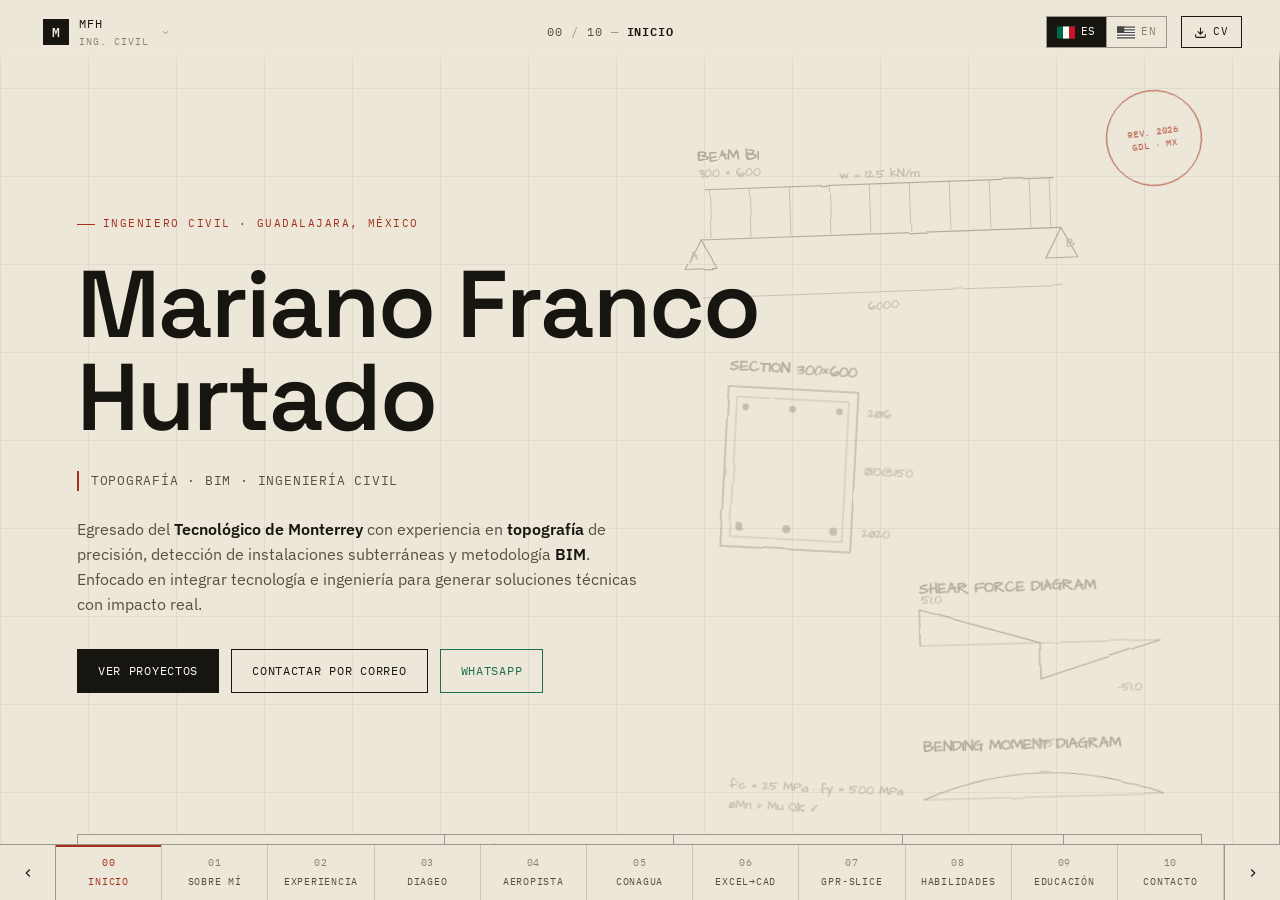
==== index.html @ acefb64d "Add files via upload" ====
<!DOCTYPE html>
<html lang="es">
<head>
  <meta charset="UTF-8" />
  <meta name="viewport" content="width=device-width, initial-scale=1.0, viewport-fit=cover" />
  <meta name="description" content="Portafolio profesional de Mariano Franco Hurtado — Ingeniero Civil especializado en topografía, BIM, geofísica aplicada e integración de IA. Guadalajara, México." />
  <meta property="og:title" content="Mariano Franco Hurtado — Ingeniero Civil" />
  <meta property="og:description" content="Egresado del Tecnológico de Monterrey con experiencia en topografía de precisión, detección de instalaciones subterráneas y metodología BIM." />
  <meta property="og:type" content="website" />
  <title>Mariano Franco Hurtado — Ingeniero Civil</title>

  <link rel="preconnect" href="https://fonts.googleapis.com" />
  <link rel="preconnect" href="https://fonts.gstatic.com" crossorigin />
  <link href="https://fonts.googleapis.com/css2?family=Space+Grotesk:wght@500;600;700&family=IBM+Plex+Sans:wght@400;500;600&family=IBM+Plex+Mono:wght@400;500;600&family=Architects+Daughter&display=swap" rel="stylesheet" />
  <link rel="stylesheet" href="styles.css" />
  <link rel="icon" type="image/svg+xml" href="data:image/svg+xml,<svg xmlns='http://www.w3.org/2000/svg' viewBox='0 0 32 32'><rect width='32' height='32' fill='%2317150F'/><text x='16' y='22' font-size='16' font-family='monospace' font-weight='700' text-anchor='middle' fill='%23ECE7D8'>M</text></svg>" />
</head>
<body>

  <!-- ═══════════════════════ HEADER FIJO ═══════════════════════ -->
  <header class="hdr">
    <div class="hdr__mark-wrap">
      <button class="hdr__mark" id="markToggle" type="button" aria-haspopup="true" aria-expanded="false" aria-controls="markPanel">
        <span class="hdr__mark-badge" aria-hidden="true">M</span>
        <span class="hdr__mark-label">MFH<small>ING. CIVIL</small></span>
        <svg class="hdr__mark-caret" width="9" height="9" viewBox="0 0 24 24" fill="none" stroke="currentColor" stroke-width="2.5" aria-hidden="true"><path d="M6 9l6 6 6-6"/></svg>
      </button>

      <div class="mark-panel" id="markPanel" aria-hidden="true">
        <div class="mark-panel__head">
          <span data-i18n="markpanel.title">Contacto directo</span>
        </div>
        <a href="mailto:marianofraanco5@gmail.com" class="mark-panel__link">
          <svg width="15" height="15" viewBox="0 0 24 24" fill="none" stroke="currentColor" stroke-width="1.5"><path d="M4 4h16c1.1 0 2 .9 2 2v12c0 1.1-.9 2-2 2H4c-1.1 0-2-.9-2-2V6c0-1.1.9-2 2-2z"/><polyline points="22,6 12,13 2,6"/></svg>
          <span><b data-i18n="contact.email">Correo electrónico</b>marianofraanco5@gmail.com</span>
        </a>
        <a href="https://www.linkedin.com/in/mariano-franco-hurtado-53962131a" class="mark-panel__link" target="_blank" rel="noopener noreferrer">
          <svg width="15" height="15" viewBox="0 0 24 24" fill="currentColor"><path d="M20.447 20.452h-3.554v-5.569c0-1.328-.027-3.037-1.852-3.037-1.853 0-2.136 1.445-2.136 2.939v5.667H9.351V9h3.414v1.561h.046c.477-.9 1.637-1.85 3.37-1.85 3.601 0 4.267 2.37 4.267 5.455v6.286zM5.337 7.433a2.062 2.062 0 01-2.063-2.065 2.064 2.064 0 112.063 2.065zm1.782 13.019H3.555V9h3.564v11.452zM22.225 0H1.771C.792 0 0 .774 0 1.729v20.542C0 23.227.792 24 1.771 24h20.451C23.2 24 24 23.227 24 22.271V1.729C24 .774 23.2 0 22.222 0h.003z"/></svg>
          <span><b>LinkedIn</b>mariano-franco-hurtado</span>
        </a>
        <a href="https://wa.me/524777010910" class="mark-panel__link" target="_blank" rel="noopener noreferrer">
          <svg width="15" height="15" viewBox="0 0 24 24" fill="currentColor"><path d="M17.472 14.382c-.297-.149-1.758-.867-2.03-.967-.273-.099-.471-.148-.67.15-.197.297-.767.966-.94 1.164-.173.199-.347.223-.644.075-.297-.15-1.255-.463-2.39-1.475-.883-.788-1.48-1.761-1.653-2.059-.173-.297-.018-.458.13-.606.134-.133.298-.347.446-.52.149-.174.198-.298.298-.497.099-.198.05-.371-.025-.52-.075-.149-.669-1.612-.916-2.207-.242-.579-.487-.5-.669-.51-.173-.008-.371-.01-.57-.01-.198 0-.52.074-.792.372-.272.297-1.04 1.016-1.04 2.479 0 1.462 1.065 2.875 1.213 3.074.149.198 2.096 3.2 5.077 4.487.709.306 1.262.489 1.694.625.712.227 1.36.195 1.871.118.571-.085 1.758-.719 2.006-1.413.248-.694.248-1.289.173-1.413-.074-.124-.272-.198-.57-.347m-5.421 7.403h-.004a9.87 9.87 0 01-5.031-1.378l-.361-.214-3.741.982.998-3.648-.235-.374a9.86 9.86 0 01-1.51-5.26c.001-5.45 4.436-9.884 9.888-9.884 2.64 0 5.122 1.03 6.988 2.898a9.825 9.825 0 012.893 6.994c-.003 5.45-4.437 9.884-9.885 9.884m8.413-18.297A11.815 11.815 0 0012.05 0C5.495 0 .16 5.335.157 11.892c0 2.096.547 4.142 1.588 5.945L.057 24l6.305-1.654a11.882 11.882 0 005.683 1.448h.005c6.554 0 11.89-5.335 11.893-11.893a11.821 11.821 0 00-3.48-8.413z"/></svg>
          <span><b>WhatsApp</b>+52 477 701 0910</span>
        </a>
        <button class="mark-panel__home" id="markHome" type="button">
          <svg width="12" height="12" viewBox="0 0 24 24" fill="none" stroke="currentColor" stroke-width="2"><path d="M3 12l9-9 9 9M5 10v10h14V10"/></svg>
          <span data-i18n="markpanel.home">Ir a la hoja 00</span>
        </button>
      </div>
    </div>

    <div class="hdr__center" id="hdrCenter" aria-hidden="true">
      <span id="hdrIndex">00</span><span class="sep">/</span><span id="hdrTotal">10</span>
      <span class="sep">—</span>
      <b id="hdrLabel" data-i18n="nav.about">Sobre mí</b>
    </div>

    <div class="hdr__actions">
      <div class="lang-switcher" role="group" aria-label="Selector de idioma">
        <button class="lang-btn lang-btn--active" data-lang="es" aria-pressed="true">
          <span class="lang-btn__flag" aria-hidden="true">
            <svg xmlns="http://www.w3.org/2000/svg" viewBox="0 0 900 600" width="18" height="13" style="display:block">
              <rect width="900" height="600" fill="#006847"/><rect x="300" width="300" height="600" fill="#fff"/><rect x="600" width="300" height="600" fill="#CE1126"/>
            </svg>
          </span>
          <span>ES</span>
        </button>
        <span class="lang-switcher__divider" aria-hidden="true"></span>
        <button class="lang-btn" data-lang="en" aria-pressed="false">
          <span class="lang-btn__flag" aria-hidden="true">
            <svg xmlns="http://www.w3.org/2000/svg" viewBox="0 0 900 600" width="18" height="13" style="display:block">
              <rect width="900" height="600" fill="#B22234"/><rect y="66" width="900" height="66" fill="#fff"/><rect y="200" width="900" height="66" fill="#fff"/><rect y="333" width="900" height="66" fill="#fff"/><rect y="466" width="900" height="66" fill="#fff"/><rect width="363" height="323" fill="#3C3B6E"/>
            </svg>
          </span>
          <span>EN</span>
        </button>
      </div>

      <a href="docs/CV_pdf_ES.pdf" class="hdr__cv" download id="cvDownloadBtn">
        <svg width="13" height="13" viewBox="0 0 24 24" fill="none" stroke="currentColor" stroke-width="2"><path d="M21 15v4a2 2 0 01-2 2H5a2 2 0 01-2-2v-4"/><polyline points="7,10 12,15 17,10"/><line x1="12" y1="15" x2="12" y2="3"/></svg>
        <span data-i18n="hero.downloadCV">CV</span>
      </a>
    </div>
  </header>

  <!-- ═══════════════════════ HOJAS — SCROLL HORIZONTAL ═══════════════════════ -->
  <main class="sheets" id="sheets">

    <!-- ───────── 00 · HERO ───────── -->
    <section class="sheet sheet--hero" id="hoja-00" data-sheet="0" data-label-i18n="nav.home" data-label-fallback="Inicio">
      <span class="sheet__reg-bl" aria-hidden="true"></span><span class="sheet__reg-br" aria-hidden="true"></span>
      <span class="sheet__no">HOJA <b>00</b> / 10</span>

      <div class="hero__stamp" aria-hidden="true">
        <span data-i18n-html="hero.stamp">REV. 2026<br/>GDL · MX</span>
      </div>

      <div class="hero__blueprint sketch-art" aria-hidden="true">
        <svg viewBox="0 0 640 820" xmlns="http://www.w3.org/2000/svg">
          <filter id="pencilFx" x="-20%" y="-20%" width="140%" height="140%">
            <feTurbulence type="fractalNoise" baseFrequency="0.02" numOctaves="2" seed="6" result="n"/>
            <feDisplacementMap in="SourceGraphic" in2="n" scale="3"/>
          </filter>

          <g filter="url(#pencilFx)">
            <!-- BEAM B1 — elevación con carga distribuida (leve inclinación propia) -->
            <g transform="translate(60,140) rotate(-2)">
              <text class="sk-text" x="0" y="-18">BEAM B1</text>
              <text class="sk-text-sm" x="0" y="-2">300 × 600</text>
              <line class="sk-line" x1="0" y1="60" x2="360" y2="60"/>
              <path class="sk-line" d="M0,60 L-16,90 L16,90 Z"/>
              <path class="sk-line" d="M360,60 L344,90 L376,90 Z"/>
              <g class="sk-dim">
                <line x1="10" y1="10" x2="10" y2="58"/><line x1="50" y1="10" x2="50" y2="58"/>
                <line x1="90" y1="10" x2="90" y2="58"/><line x1="130" y1="10" x2="130" y2="58"/>
                <line x1="170" y1="10" x2="170" y2="58"/><line x1="210" y1="10" x2="210" y2="58"/>
                <line x1="250" y1="10" x2="250" y2="58"/><line x1="290" y1="10" x2="290" y2="58"/>
                <line x1="330" y1="10" x2="330" y2="58"/><line x1="350" y1="10" x2="350" y2="58"/>
              </g>
              <line class="sk-line" x1="6" y1="10" x2="354" y2="10"/>
              <text class="sk-text-sm" x="140" y="4">w = 12.5 kN/m</text>
              <text class="sk-text-sm" x="-12" y="80">A</text><text class="sk-text-sm" x="364" y="80">B</text>
              <line class="sk-dim" x1="0" y1="118" x2="360" y2="118"/>
              <text class="sk-text-sm" x="164" y="136">6000</text>
            </g>

            <!-- Sección de viga con armado (ligera inclinación distinta) -->
            <g transform="translate(90,340) rotate(3)">
              <text class="sk-text" x="0" y="-10">SECTION 300×600</text>
              <rect class="sk-line" x="0" y="6" width="130" height="160"/>
              <circle class="sk-fill" cx="18" cy="26" r="3.4"/><circle class="sk-fill" cx="65" cy="26" r="3.4"/><circle class="sk-fill" cx="112" cy="26" r="3.4"/>
              <circle class="sk-fill" cx="18" cy="146" r="4"/><circle class="sk-fill" cx="65" cy="146" r="4"/><circle class="sk-fill" cx="112" cy="146" r="4"/>
              <rect class="sk-dim" x="9" y="16" width="112" height="140"/>
              <text class="sk-text-sm" x="140" y="30">2⌀16</text>
              <text class="sk-text-sm" x="140" y="88">⌀10@150</text>
              <text class="sk-text-sm" x="140" y="150">2⌀20</text>
            </g>

            <!-- Diagramas de cortante y momento (con su propia inclinación) -->
            <g transform="translate(280,560) rotate(-1.5)">
              <text class="sk-text" x="0" y="-6">SHEAR FORCE DIAGRAM</text>
              <line class="sk-dim" x1="0" y1="46" x2="240" y2="46"/>
              <path class="sk-line" d="M0,46 L0,10 L120,46 L120,82 L240,46"/>
              <text class="sk-text-sm" x="2" y="4">51.0</text>
              <text class="sk-text-sm" x="196" y="96">-51.0</text>

              <text class="sk-text" x="0" y="152">BENDING MOMENT DIAGRAM</text>
              <line class="sk-dim" x1="0" y1="200" x2="240" y2="200"/>
              <path class="sk-line" d="M0,200 Q120,152 240,200"/>
              <text class="sk-text-sm" x="106" y="150">76.5</text>
            </g>

            <!-- Nota suelta, ligeramente girada como anotación al margen -->
            <g transform="translate(90,748) rotate(2.5)">
              <text class="sk-text-sm" x="0" y="0">f'c = 25 MPa · fy = 500 MPa</text>
              <text class="sk-text-sm" x="0" y="20">øMn &gt; Mu OK ✓</text>
            </g>
          </g>
        </svg>
      </div>

      <div class="sheet__body">
        <span class="eyebrow" data-i18n="hero.label">Ingeniero Civil · Guadalajara, México</span>
        <h1 class="hero__name">Mariano Franco<br/><em>Hurtado</em></h1>
        <p class="hero__role" data-i18n="hero.title">Topografía · BIM · Ingeniería Civil</p>
        <p class="hero__bio" data-i18n-html="hero.bio">
          Egresado del <strong>Tecnológico de Monterrey</strong> con experiencia en <strong>topografía</strong>
          de precisión, detección de instalaciones subterráneas y metodología <strong>BIM</strong>. Enfocado en integrar
          tecnología e ingeniería para generar soluciones técnicas con impacto real.
        </p>
        <div class="hero__actions">
          <a href="#hoja-03" class="btn btn--primary" data-jump data-i18n="hero.cta">Ver proyectos</a>
          <a href="mailto:marianofraanco5@gmail.com" class="btn btn--outline" data-i18n="hero.emailBtn">Contactar por correo</a>
          <a href="https://wa.me/524777010910" class="btn btn--wa" target="_blank" rel="noopener noreferrer">WhatsApp</a>
        </div>
      </div>

      <div class="title-block">
        <div class="title-block__cell"><span class="title-block__label" data-i18n="tb.project">Proyecto</span><span class="title-block__value">MFH — Portafolio de Ingeniería</span></div>
        <div class="title-block__cell"><span class="title-block__label" data-i18n="tb.drawn">Elaboró</span><span class="title-block__value">M. Franco Hurtado</span></div>
        <div class="title-block__cell"><span class="title-block__label" data-i18n="tb.scale">Escala</span><span class="title-block__value">S/E</span></div>
        <div class="title-block__cell"><span class="title-block__label" data-i18n="tb.sheet">Hoja</span><span class="title-block__value">00 / 10</span></div>
        <div class="title-block__cell"><span class="title-block__label" data-i18n="tb.rev">Rev.</span><span class="title-block__value title-block__value--rev" id="tbRev">ES</span></div>
      </div>
    </section>

    <!-- ───────── 01 · SOBRE MÍ ───────── -->
    <section class="sheet" id="hoja-01" data-sheet="1" data-label-i18n="nav.about" data-label-fallback="Sobre mí">
      <span class="sheet__reg-bl" aria-hidden="true"></span><span class="sheet__reg-br" aria-hidden="true"></span>
      <span class="sheet__no">HOJA <b>01</b> / 10</span>

      <div class="about__blueprint sketch-art" aria-hidden="true">
        <svg viewBox="0 0 640 820" xmlns="http://www.w3.org/2000/svg">
          <filter id="pencilFxAbout" x="-20%" y="-20%" width="140%" height="140%">
            <feTurbulence type="fractalNoise" baseFrequency="0.02" numOctaves="2" seed="11" result="n"/>
            <feDisplacementMap in="SourceGraphic" in2="n" scale="3"/>
          </filter>

          <g filter="url(#pencilFxAbout)">
            <!-- Diagramas de cortante y momento, esquina superior -->
            <g transform="translate(360,90) rotate(-3)">
              <text class="sk-text" x="0" y="-6">SHEAR FORCE DIAGRAM</text>
              <line class="sk-dim" x1="0" y1="40" x2="220" y2="40"/>
              <path class="sk-line" d="M0,40 L0,8 L110,40 L110,72 L220,40"/>
              <text class="sk-text-sm" x="0" y="4">51.0</text>
              <text class="sk-text-sm" x="182" y="86">-51.0</text>
            </g>

            <!-- Sección de viga con armado, franja media derecha -->
            <g transform="translate(430,320) rotate(2.5)">
              <text class="sk-text" x="0" y="-10">SECTION 300×600</text>
              <rect class="sk-line" x="0" y="4" width="100" height="122"/>
              <circle class="sk-fill" cx="14" cy="20" r="2.6"/><circle class="sk-fill" cx="50" cy="20" r="2.6"/><circle class="sk-fill" cx="86" cy="20" r="2.6"/>
              <circle class="sk-fill" cx="14" cy="112" r="3"/><circle class="sk-fill" cx="50" cy="112" r="3"/><circle class="sk-fill" cx="86" cy="112" r="3"/>
              <text class="sk-text-sm" x="108" y="24">2⌀16</text>
              <text class="sk-text-sm" x="108" y="116">2⌀20</text>
            </g>

            <!-- Elevación de viga con carga, franja inferior -->
            <g transform="translate(40,560) rotate(-2)">
              <text class="sk-text" x="0" y="-8">BEAM B1 — 300×600</text>
              <line class="sk-line" x1="0" y1="46" x2="260" y2="46"/>
              <path class="sk-line" d="M0,46 L-12,66 L12,66 Z"/>
              <path class="sk-line" d="M260,46 L248,66 L272,66 Z"/>
              <g class="sk-dim">
                <line x1="8" y1="6" x2="8" y2="44"/><line x1="40" y1="6" x2="40" y2="44"/><line x1="72" y1="6" x2="72" y2="44"/>
                <line x1="104" y1="6" x2="104" y2="44"/><line x1="136" y1="6" x2="136" y2="44"/><line x1="168" y1="6" x2="168" y2="44"/>
                <line x1="200" y1="6" x2="200" y2="44"/><line x1="232" y1="6" x2="232" y2="44"/><line x1="252" y1="6" x2="252" y2="44"/>
              </g>
              <line class="sk-line" x1="4" y1="6" x2="256" y2="6"/>
              <text class="sk-text-sm" x="96" y="2">w = 12.5 kN/m</text>
              <line class="sk-dim" x1="0" y1="86" x2="260" y2="86"/>
              <text class="sk-text-sm" x="112" y="104">6000</text>
            </g>

            <!-- Nota suelta -->
            <g transform="translate(370,700) rotate(3)">
              <text class="sk-text-sm" x="0" y="0">f'c = 25 MPa · fy = 500 MPa</text>
              <text class="sk-text-sm" x="0" y="20">øMn &gt; Mu OK ✓</text>
            </g>
          </g>
        </svg>
      </div>

      <div class="sheet__body">
        <span class="sheet__kicker" data-i18n="about.tag">Perfil</span>
        <h2 class="sheet__title" data-i18n="about.title">Sobre mí</h2>
        <div class="about__grid" style="margin-top:28px;">
          <div class="about__text">
            <p data-i18n-html="about.p1">
              Soy Ingeniero Civil egresado del <strong>Tecnológico de Monterrey, Campus Guadalajara</strong>,
              con experiencia en topografía, geofísica aplicada y documentación técnica para
              proyectos de infraestructura y construcción.
            </p>
            <p data-i18n-html="about.p2">
              Combino bases sólidas de ingeniería con herramientas digitales como BIM,
              automatización de procesos e IA aplicada. Me interesa trabajar en entornos donde
              la <strong>precisión técnica, la innovación y la mejora continua</strong> sean
              parte central del trabajo.
            </p>
          </div>
          <div class="stat-grid">
            <div class="stat-cell"><div class="stat-cell__value" data-i18n="about.stat1val">+2 años</div><div class="stat-cell__label" data-i18n="about.stat1lbl">Experiencia profesional</div></div>
            <div class="stat-cell"><div class="stat-cell__value">5+</div><div class="stat-cell__label" data-i18n="about.stat2lbl">Proyectos destacados</div></div>
            <div class="stat-cell"><div class="stat-cell__value">14+</div><div class="stat-cell__label" data-i18n="about.stat3lbl">Herramientas técnicas</div></div>
            <div class="stat-cell"><div class="stat-cell__value">GDL</div><div class="stat-cell__label" data-i18n="about.stat4lbl">Guadalajara, Jalisco</div></div>
          </div>
        </div>
      </div>
      <div class="title-block">
        <div class="title-block__cell"><span class="title-block__label" data-i18n="tb.project">Proyecto</span><span class="title-block__value" data-i18n="about.title">Sobre mí</span></div>
        <div class="title-block__cell"><span class="title-block__label" data-i18n="tb.drawn">Elaboró</span><span class="title-block__value">M. Franco Hurtado</span></div>
        <div class="title-block__cell"><span class="title-block__label" data-i18n="tb.scale">Escala</span><span class="title-block__value">S/E</span></div>
        <div class="title-block__cell"><span class="title-block__label" data-i18n="tb.sheet">Hoja</span><span class="title-block__value">01 / 10</span></div>
        <div class="title-block__cell"><span class="title-block__label" data-i18n="tb.rev">Rev.</span><span class="title-block__value title-block__value--rev tb-rev">ES</span></div>
      </div>
    </section>

    <!-- ───────── 02 · EXPERIENCIA ───────── -->
    <section class="sheet" id="hoja-02" data-sheet="2" data-label-i18n="nav.experience" data-label-fallback="Experiencia">
      <span class="sheet__reg-bl" aria-hidden="true"></span><span class="sheet__reg-br" aria-hidden="true"></span>
      <span class="sheet__no">HOJA <b>02</b> / 10</span>
      <div class="sheet__body">
        <span class="sheet__kicker" data-i18n="exp.tag">Trayectoria</span>
        <h2 class="sheet__title" data-i18n="exp.title">Experiencia profesional</h2>
        <div class="sheet__scroll" style="margin-top:20px;">
          <div class="exp-list">
            <div class="exp-row">
              <div class="exp-row__date" data-i18n="exp.date1">Ene. 2026 – Presente · Guadalajara, Jalisco</div>
              <div>
                <div class="exp-row__role" data-i18n="exp.role1">Gerente de Topografía e Ingeniero en Operaciones</div>
                <div class="exp-row__co"><span class="company-tooltip-trigger" data-company="tecnoterra">Tecno Terra, Georadar y Polímeros S.A. de C.V.<span class="company-tooltip"><span class="company-tooltip__text" data-i18n="company.tecnoterra">Realiza estudios del subsuelo mediante tecnología de georradar (Radar de Penetración Terrestre) para identificar con precisión la posición, profundidad y longitud de grietas, oquedades, instalaciones subterráneas y cualquier objeto o material enterrado, con una técnica confiable, segura, indirecta y no destructiva.</span></span></span></div>
                <div class="exp-evidence-wrap" data-exp="exp1"></div>
                <div class="exp-row__tags"><span class="tag">GNSS Leica</span><span class="tag">GPR</span><span class="tag" data-i18n="tag.topography">Topografía</span><span class="tag">BIM</span></div>
              </div>
              <ul class="exp-row__list">
                <li data-i18n="exp.li1a">Creé y consolidé el departamento de topografía, definiendo procesos y estándares de trabajo desde cero.</li>
                <li data-i18n="exp.li1b">Desarrollé estudios topográficos y elaboré planos georreferenciados para proyectos de detección de instalaciones subterráneas.</li>
                <li data-i18n="exp.li1c">Implementé automatizaciones con macros que redujeron significativamente los tiempos de procesamiento y el margen de error.</li>
              </ul>
            </div>
            <div class="exp-row">
              <div class="exp-row__date" data-i18n="exp.date2">Oct. 2025 – Ene. 2026 · Guadalajara, Jalisco</div>
              <div>
                <div class="exp-row__role" data-i18n="exp.role2">Ingeniero en Operaciones</div>
                <div class="exp-row__co">Tecno Terra, Georadar y Polímeros S.A. de C.V.</div>
                <div class="exp-evidence-wrap" data-exp="exp2"></div>
                <div class="exp-row__tags"><span class="tag">GPR-Slice</span><span class="tag">GSSI</span><span class="tag">Leica Infinity</span></div>
              </div>
              <ul class="exp-row__list">
                <li data-i18n="exp.li2a">Ejecuté estudios de Georradar (GPR) en proyectos a lo largo de la República Mexicana.</li>
                <li data-i18n="exp.li2b">Procesé e interpreté radargramas para la detección de instalaciones subterráneas y evaluación de condiciones del terreno.</li>
                <li data-i18n="exp.li2c">Apoyé la toma de decisiones en obra a partir del análisis de condiciones del subsuelo.</li>
              </ul>
            </div>
            <div class="exp-row">
              <div class="exp-row__date" data-i18n="exp.date3">Feb. 2025 – Jun. 2025 · Zapopan, Jalisco</div>
              <div>
                <div class="exp-row__role" data-i18n="exp.role3">Ingeniero Junior</div>
                <div class="exp-row__co"><span class="company-tooltip-trigger" data-company="aio">AIO Constructora<span class="company-tooltip"><span class="company-tooltip__text" data-i18n="company.aio">Grupo multidisciplinario de diseño y construcción enfocado en generar valor y potenciar la rentabilidad de los proyectos de sus clientes, con amplia experiencia proyectando, construyendo y supervisando obras. Integrado por profesionales especializados en diseño, ingenierías y construcción de proyectos industriales, comerciales y corporativos.</span></span></span></div>
                <div class="exp-evidence-wrap" data-exp="exp3"></div>
                <div class="exp-row__tags"><span class="tag">STAAD.Pro</span><span class="tag">RAM Elements</span><span class="tag">BIM</span></div>
              </div>
              <ul class="exp-row__list">
                <li data-i18n="exp.li3a">Contribuí al diseño estructural de una nave industrial, desarrollando análisis y especificaciones técnicas.</li>
                <li data-i18n="exp.li3b">Elaboré planos técnicos y documentación MEP bajo metodología BIM.</li>
              </ul>
            </div>
          </div>
        </div>
      </div>
      <div class="title-block">
        <div class="title-block__cell"><span class="title-block__label" data-i18n="tb.project">Proyecto</span><span class="title-block__value" data-i18n="exp.title">Experiencia profesional</span></div>
        <div class="title-block__cell"><span class="title-block__label" data-i18n="tb.drawn">Elaboró</span><span class="title-block__value">M. Franco Hurtado</span></div>
        <div class="title-block__cell"><span class="title-block__label" data-i18n="tb.scale">Escala</span><span class="title-block__value">S/E</span></div>
        <div class="title-block__cell"><span class="title-block__label" data-i18n="tb.sheet">Hoja</span><span class="title-block__value">02 / 10</span></div>
        <div class="title-block__cell"><span class="title-block__label" data-i18n="tb.rev">Rev.</span><span class="title-block__value title-block__value--rev tb-rev">ES</span></div>
      </div>
    </section>

    <!-- ───────── 03-07 · PROYECTOS (generados por JS desde PROJECTS) ───────── -->
    <div id="projectSheets"></div>

    <!-- ───────── 08 · HABILIDADES ───────── -->
    <section class="sheet" id="hoja-08" data-sheet="8" data-label-i18n="nav.skills" data-label-fallback="Habilidades">
      <span class="sheet__reg-bl" aria-hidden="true"></span><span class="sheet__reg-br" aria-hidden="true"></span>
      <span class="sheet__no">HOJA <b>08</b> / 10</span>
      <div class="sheet__body">
        <span class="sheet__kicker" data-i18n="skills.tag">Competencias</span>
        <h2 class="sheet__title" data-i18n="skills.title">Habilidades</h2>
        <div class="sheet__scroll" style="margin-top:20px;">
          <span class="skills__block-label skills__block-label--tech" data-i18n="skills.techTag">Habilidades técnicas</span>
          <div class="skills__cols">
            <div class="skill-group">
              <div class="skill-group__title" data-i18n="skills.grp.cad">CAD & Diseño</div>
              <div class="skill-row">
                <span class="skill-pill" data-desc-es="Software de dibujo técnico 2D/3D para planos de ingeniería." data-desc-en="2D/3D drafting software for engineering drawings.">AutoCAD</span><span class="skill-pill" data-desc-es="Complemento de AutoCAD para diseño y cálculo vial/topográfico." data-desc-en="AutoCAD add-on for road and topographic design & calculation.">CivilCAD</span><span class="skill-pill" data-desc-es="Modelado BIM para documentación arquitectónica y estructural coordinada." data-desc-en="BIM modeling for coordinated architectural and structural documentation.">Revit (BIM)</span><span class="skill-pill" data-desc-es="Modelado 3D rápido para conceptos y volumetría preliminar." data-desc-en="Fast 3D modeling for concepts and preliminary massing.">SketchUp</span>
              </div>
            </div>
            <div class="skill-group">
              <div class="skill-group__title" data-i18n="skills.grp.geo">Geomática & Topografía</div>
              <div class="skill-row">
                <span class="skill-pill" data-desc-es="Software de post-proceso de datos GNSS para levantamientos de precisión." data-desc-en="GNSS post-processing software for precision surveying.">Leica Infinity</span><span class="skill-pill" data-desc-es="Receptores satelitales para georreferenciación de alta exactitud." data-desc-en="Satellite receivers for high-accuracy georeferencing.">Equipos GNSS</span><span class="skill-pill" data-desc-es="Instrumento óptico para medición de ángulos y distancias en campo." data-desc-en="Optical instrument for measuring angles and distances on site.">Estación Total</span><span class="skill-pill" data-desc-es="Sistema de información geográfica de código abierto para mapas y análisis espacial." data-desc-en="Open-source GIS for maps and spatial analysis.">QGIS</span>
              </div>
            </div>
            <div class="skill-group">
              <div class="skill-group__title" data-i18n="skills.grp.gpr">Georradar (GPR)</div>
              <div class="skill-row">
                <span class="skill-pill" data-desc-es="Software de procesamiento e interpretación de datos de georradar." data-desc-en="Software for processing and interpreting ground-penetrating radar data.">GPR-Slice</span><span class="skill-pill" data-desc-es="Sistema de adquisición de datos de radar de subsuelo (hardware GSSI)." data-desc-en="GSSI hardware system for subsurface radar data acquisition.">GSSI (SIR System)</span><span class="skill-pill" data-desc-es="Software de análisis y visualización de radargramas GSSI." data-desc-en="Analysis and visualization software for GSSI radargrams.">RADAN 7</span><span class="skill-pill" data-desc-es="Lectura e interpretación de perfiles de georradar para detectar anomalías." data-desc-en="Reading and interpreting GPR profiles to detect subsurface anomalies.">Radargramas</span>
              </div>
            </div>
            <div class="skill-group">
              <div class="skill-group__title" data-i18n="skills.grp.data">Datos & Automatización</div>
              <div class="skill-row">
                <span class="skill-pill" data-desc-es="Automatización de procesos técnicos mediante macros y fórmulas avanzadas." data-desc-en="Automating technical workflows with macros and advanced formulas.">MS Excel (macros)</span><span class="skill-pill" data-desc-es="Visualización de datos y creación de tableros analíticos." data-desc-en="Data visualization and analytics dashboard creation.">Power BI</span><span class="skill-pill" data-desc-es="Uso de modelos de IA para optimizar flujos de trabajo técnicos." data-desc-en="Using AI models to optimize technical workflows.">IA generativa</span><span class="skill-pill" data-desc-es="Diseño de instrucciones efectivas para obtener resultados precisos de IA." data-desc-en="Crafting effective instructions to get precise AI outputs.">Diseño de prompts</span>
              </div>
            </div>
            <div class="skill-group">
              <div class="skill-group__title" data-i18n="skills.grp.struct">Estructuras & Hidráulica</div>
              <div class="skill-row">
                <span class="skill-pill" data-desc-es="Software de análisis y diseño estructural para edificaciones y naves." data-desc-en="Structural analysis and design software for buildings and warehouses.">STAAD.Pro</span><span class="skill-pill" data-desc-es="Modelado y análisis de elementos estructurales de acero y concreto." data-desc-en="Modeling and analysis of steel and concrete structural elements.">RAM Elements</span><span class="skill-pill" data-desc-es="Diseño de conexiones estructurales de acero." data-desc-en="Design of steel structural connections.">RAM Connection</span><span class="skill-pill" data-desc-es="Simulación y diseño de redes hidráulicas de distribución de agua." data-desc-en="Simulation and design of water distribution networks.">EPANET</span>
              </div>
            </div>
          </div>

          <div class="skills__soft-wrap">
            <span class="skills__block-label skills__block-label--soft" data-i18n="skills.softTag">Habilidades blandas</span>
          </div>
          <div class="soft-row">
            <span data-i18n="skills.soft1">Liderazgo y gestión de equipos</span>
            <span data-i18n="skills.soft2">Resolución de problemas complejos</span>
            <span data-i18n="skills.soft3">Comunicación técnica efectiva</span>
            <span data-i18n="skills.soft4">Pensamiento crítico y analítico</span>
            <span data-i18n="skills.soft5">Adaptabilidad e innovación</span>
            <span data-i18n="skills.soft6">Atención al detalle</span>
          </div>
        </div>
      </div>
      <div class="title-block">
        <div class="title-block__cell"><span class="title-block__label" data-i18n="tb.project">Proyecto</span><span class="title-block__value" data-i18n="skills.title">Habilidades</span></div>
        <div class="title-block__cell"><span class="title-block__label" data-i18n="tb.drawn">Elaboró</span><span class="title-block__value">M. Franco Hurtado</span></div>
        <div class="title-block__cell"><span class="title-block__label" data-i18n="tb.scale">Escala</span><span class="title-block__value">S/E</span></div>
        <div class="title-block__cell"><span class="title-block__label" data-i18n="tb.sheet">Hoja</span><span class="title-block__value">08 / 10</span></div>
        <div class="title-block__cell"><span class="title-block__label" data-i18n="tb.rev">Rev.</span><span class="title-block__value title-block__value--rev tb-rev">ES</span></div>
      </div>
    </section>

    <!-- ───────── 09 · EDUCACIÓN ───────── -->
    <section class="sheet" id="hoja-09" data-sheet="9" data-label-i18n="nav.education" data-label-fallback="Educación">
      <span class="sheet__reg-bl" aria-hidden="true"></span><span class="sheet__reg-br" aria-hidden="true"></span>
      <span class="sheet__no">HOJA <b>09</b> / 10</span>
      <div class="sheet__body">
        <span class="sheet__kicker" data-i18n="edu.tag">Formación</span>
        <h2 class="sheet__title" data-i18n="edu.title">Educación, idiomas y certificaciones</h2>
        <div class="sheet__scroll" style="margin-top:20px;">
          <div class="edu__cols">
            <div class="edu__col">
              <div class="edu__col-title" data-i18n="edu.colEdu">Educación</div>
              <div class="edu__item">
                <img src="imagenes/ui/logo-tec-round.jpg" alt="Tecnológico de Monterrey" />
                <div>
                  <div class="edu__item-title" data-i18n="edu.degree1">Licenciatura en Ingeniería Civil</div>
                  <div class="edu__item-inst" data-i18n="edu.inst1">Tecnológico de Monterrey, Campus Guadalajara</div>
                  <div class="edu__item-date" data-i18n="edu.date1">Ago. 2021 – Jun. 2025</div>
                </div>
              </div>
              <div class="edu__item">
                <img src="imagenes/ui/UCLM-Logo.jpg" alt="Universidad de Castilla-La Mancha" />
                <div>
                  <div class="edu__item-title" data-i18n="edu.degree2">Programa de Intercambio Internacional</div>
                  <div class="edu__item-inst" data-i18n="edu.inst2">Universidad de Castilla-La Mancha, Ciudad Real, España</div>
                  <div class="edu__item-date" data-i18n="edu.date2">Ago. 2024 – Ene. 2025</div>
                </div>
              </div>
            </div>
            <div class="edu__col">
              <div class="edu__col-title" data-i18n="edu.colLang">Idiomas</div>
              <div class="lang-row">
                <div class="lang-row__top"><span data-i18n="edu.lang1">Español</span><span class="lang-row__level" data-i18n="edu.langNative">Nativo</span></div>
                <div class="lang-row__bar"><div class="lang-row__bar-fill" style="--w:100%"></div></div>
              </div>
              <div class="lang-row">
                <div class="lang-row__top"><span data-i18n="edu.lang2">Inglés</span><span class="lang-row__level" data-i18n="edu.langB2">Intermedio Alto · IELTS B2</span></div>
                <div class="lang-row__bar"><div class="lang-row__bar-fill" style="--w:70%"></div></div>
              </div>
            </div>
            <div class="edu__col">
              <div class="edu__col-title" data-i18n="edu.colCerts">Certificaciones</div>
              <div class="cert-row">
                <div class="cert-row__dot"></div>
                <div><a href="https://www.credential.net/3228dc9f-5ace-4323-acaf-bbcff37ff805" target="_blank" rel="noopener noreferrer" data-i18n="edu.cert1">Introducción a la Era Digital y Big Data</a><div class="cert-row__issuer" data-i18n="edu.certIssuer">Tecnológico de Monterrey · 2025</div></div>
              </div>
              <div class="cert-row">
                <div class="cert-row__dot"></div>
                <div><a href="https://www.credential.net/175dce6c-1c49-4273-8ec6-d15fd7633fd1" target="_blank" rel="noopener noreferrer" data-i18n="edu.cert2">Fundamentos de Análisis de Datos con Power BI</a><div class="cert-row__issuer" data-i18n="edu.certIssuer">Tecnológico de Monterrey · 2025</div></div>
              </div>
            </div>
          </div>
        </div>
      </div>
      <div class="title-block">
        <div class="title-block__cell"><span class="title-block__label" data-i18n="tb.project">Proyecto</span><span class="title-block__value" data-i18n="edu.tag">Formación</span></div>
        <div class="title-block__cell"><span class="title-block__label" data-i18n="tb.drawn">Elaboró</span><span class="title-block__value">M. Franco Hurtado</span></div>
        <div class="title-block__cell"><span class="title-block__label" data-i18n="tb.scale">Escala</span><span class="title-block__value">S/E</span></div>
        <div class="title-block__cell"><span class="title-block__label" data-i18n="tb.sheet">Hoja</span><span class="title-block__value">09 / 10</span></div>
        <div class="title-block__cell"><span class="title-block__label" data-i18n="tb.rev">Rev.</span><span class="title-block__value title-block__value--rev tb-rev">ES</span></div>
      </div>
    </section>

    <!-- ───────── 10 · CONTACTO ───────── -->
    <section class="sheet" id="hoja-10" data-sheet="10" data-label-i18n="nav.contact" data-label-fallback="Contacto">
      <span class="sheet__reg-bl" aria-hidden="true"></span><span class="sheet__reg-br" aria-hidden="true"></span>
      <span class="sheet__no">HOJA <b>10</b> / 10</span>
      <div class="sheet__body contact__body">
        <span class="sheet__kicker" data-i18n="contact.tag">Contacto</span>
        <h2 class="sheet__title" data-i18n="contact.title">Hablemos</h2>
        <p class="contact__lead" data-i18n="contact.lead">
          ¿Tienes un proyecto en mente o quieres conocer más sobre mi experiencia?
          Estoy disponible para oportunidades profesionales y colaboraciones técnicas.
        </p>
        <div class="contact__links">
          <a href="mailto:marianofraanco5@gmail.com" class="contact-link">
            <span class="contact-link__icon"><svg width="20" height="20" viewBox="0 0 24 24" fill="none" stroke="currentColor" stroke-width="1.5"><path d="M4 4h16c1.1 0 2 .9 2 2v12c0 1.1-.9 2-2 2H4c-1.1 0-2-.9-2-2V6c0-1.1.9-2 2-2z"/><polyline points="22,6 12,13 2,6"/></svg></span>
            <div><div class="contact-link__label" data-i18n="contact.email">Correo electrónico</div><div class="contact-link__value">marianofraanco5@gmail.com</div></div>
          </a>
          <a href="tel:+524777010910" class="contact-link">
            <span class="contact-link__icon"><svg width="20" height="20" viewBox="0 0 24 24" fill="none" stroke="currentColor" stroke-width="1.5"><path d="M22 16.92v3a2 2 0 01-2.18 2 19.79 19.79 0 01-8.63-3.07A19.5 19.5 0 013.07 8.81a19.79 19.79 0 01-3.07-8.63A2 2 0 012 0h3a2 2 0 012 1.72 12.84 12.84 0 00.7 2.81 2 2 0 01-.45 2.11L6.09 7.91a16 16 0 006 6l1.27-1.27a2 2 0 012.11-.45 12.84 12.84 0 002.81.7A2 2 0 0122 14.92z"/></svg></span>
            <div><div class="contact-link__label" data-i18n="contact.phone">Teléfono</div><div class="contact-link__value">+52 (477) 701-0910</div></div>
          </a>
          <a href="https://wa.me/524777010910" class="contact-link" target="_blank" rel="noopener noreferrer">
            <span class="contact-link__icon"><svg width="20" height="20" viewBox="0 0 24 24" fill="currentColor"><path d="M17.472 14.382c-.297-.149-1.758-.867-2.03-.967-.273-.099-.471-.148-.67.15-.197.297-.767.966-.94 1.164-.173.199-.347.223-.644.075-.297-.15-1.255-.463-2.39-1.475-.883-.788-1.48-1.761-1.653-2.059-.173-.297-.018-.458.13-.606.134-.133.298-.347.446-.52.149-.174.198-.298.298-.497.099-.198.05-.371-.025-.52-.075-.149-.669-1.612-.916-2.207-.242-.579-.487-.5-.669-.51-.173-.008-.371-.01-.57-.01-.198 0-.52.074-.792.372-.272.297-1.04 1.016-1.04 2.479 0 1.462 1.065 2.875 1.213 3.074.149.198 2.096 3.2 5.077 4.487.709.306 1.262.489 1.694.625.712.227 1.36.195 1.871.118.571-.085 1.758-.719 2.006-1.413.248-.694.248-1.289.173-1.413-.074-.124-.272-.198-.57-.347m-5.421 7.403h-.004a9.87 9.87 0 01-5.031-1.378l-.361-.214-3.741.982.998-3.648-.235-.374a9.86 9.86 0 01-1.51-5.26c.001-5.45 4.436-9.884 9.888-9.884 2.64 0 5.122 1.03 6.988 2.898a9.825 9.825 0 012.893 6.994c-.003 5.45-4.437 9.884-9.885 9.884m8.413-18.297A11.815 11.815 0 0012.05 0C5.495 0 .16 5.335.157 11.892c0 2.096.547 4.142 1.588 5.945L.057 24l6.305-1.654a11.882 11.882 0 005.683 1.448h.005c6.554 0 11.89-5.335 11.893-11.893a11.821 11.821 0 00-3.48-8.413z"/></svg></span>
            <div><div class="contact-link__label" data-i18n="contact.wa">WhatsApp</div><div class="contact-link__value" data-i18n="contact.waValue">Escríbeme directamente</div></div>
          </a>
          <a href="https://www.linkedin.com/in/mariano-franco-hurtado-53962131a" class="contact-link" target="_blank" rel="noopener noreferrer">
            <span class="contact-link__icon"><svg width="20" height="20" viewBox="0 0 24 24" fill="currentColor"><path d="M20.447 20.452h-3.554v-5.569c0-1.328-.027-3.037-1.852-3.037-1.853 0-2.136 1.445-2.136 2.939v5.667H9.351V9h3.414v1.561h.046c.477-.9 1.637-1.85 3.37-1.85 3.601 0 4.267 2.37 4.267 5.455v6.286zM5.337 7.433a2.062 2.062 0 01-2.063-2.065 2.064 2.064 0 112.063 2.065zm1.782 13.019H3.555V9h3.564v11.452zM22.225 0H1.771C.792 0 0 .774 0 1.729v20.542C0 23.227.792 24 1.771 24h20.451C23.2 24 24 23.227 24 22.271V1.729C24 .774 23.2 0 22.222 0h.003z"/></svg></span>
            <div><div class="contact-link__label" data-i18n="contact.li">LinkedIn</div><div class="contact-link__value">Mariano Franco Hurtado</div></div>
          </a>
        </div>
        <div class="contact__location">
          <svg width="13" height="13" viewBox="0 0 24 24" fill="none" stroke="currentColor" stroke-width="1.5"><path d="M21 10c0 7-9 13-9 13s-9-6-9-13a9 9 0 0118 0z"/><circle cx="12" cy="10" r="3"/></svg>
          <span data-i18n="contact.location">Guadalajara, Jalisco / León, Guanajuato</span>
        </div>
        <div class="contact__closing" id="footerClosing" data-i18n="footer.copy">Topografía · BIM · Geofísica Aplicada · Guadalajara, México</div>
      </div>
      <div class="title-block">
        <div class="title-block__cell"><span class="title-block__label" data-i18n="tb.project">Proyecto</span><span class="title-block__value" data-i18n="contact.tag">Contacto</span></div>
        <div class="title-block__cell"><span class="title-block__label" data-i18n="tb.drawn">Elaboró</span><span class="title-block__value">M. Franco Hurtado</span></div>
        <div class="title-block__cell"><span class="title-block__label" data-i18n="tb.scale">Escala</span><span class="title-block__value">S/E</span></div>
        <div class="title-block__cell"><span class="title-block__label" data-i18n="tb.sheet">Hoja</span><span class="title-block__value">10 / 10</span></div>
        <div class="title-block__cell"><span class="title-block__label" data-i18n="tb.rev">Rev.</span><span class="title-block__value title-block__value--rev tb-rev">ES</span></div>
      </div>
    </section>

  </main>

  <!-- ═══════════════════════ REGLA / NAVEGACIÓN INFERIOR ═══════════════════════ -->
  <nav class="ruler" aria-label="Navegación entre hojas">
    <button class="ruler__prev" id="rulerPrev" aria-label="Hoja anterior">
      <svg width="14" height="14" viewBox="0 0 24 24" fill="none" stroke="currentColor" stroke-width="2"><path d="M15 18l-6-6 6-6"/></svg>
    </button>
    <div class="ruler__track" id="rulerTrack"></div>
    <button class="ruler__next" id="rulerNext" aria-label="Hoja siguiente">
      <svg width="14" height="14" viewBox="0 0 24 24" fill="none" stroke="currentColor" stroke-width="2"><path d="M9 18l6-6-6-6"/></svg>
    </button>
  </nav>

  <!-- ═══════════════════════ TOOLTIP DE HABILIDADES ═══════════════════════ -->
  <div class="skill-tooltip" id="skillTooltip" role="tooltip" aria-hidden="true">
    <span id="skillTooltipText"></span>
    <span class="skill-tooltip__arrow" aria-hidden="true"></span>
  </div>

  <!-- ═══════════════════════ LIGHTBOX DE EVIDENCIA ═══════════════════════ -->
  <div class="lightbox" id="lightbox" aria-hidden="true" role="dialog" aria-modal="true">
    <button class="lightbox__close" id="lightboxClose" aria-label="Cerrar">
      <svg width="16" height="16" viewBox="0 0 24 24" fill="none" stroke="currentColor" stroke-width="2"><line x1="18" y1="6" x2="6" y2="18"/><line x1="6" y1="6" x2="18" y2="18"/></svg>
    </button>
    <button class="lightbox__nav lightbox__nav--prev" id="lightboxPrev" aria-label="Anterior">
      <svg width="16" height="16" viewBox="0 0 24 24" fill="none" stroke="currentColor" stroke-width="2"><path d="M15 18l-6-6 6-6"/></svg>
    </button>
    <div class="lightbox__frame">
      <img id="lightboxImg" src="" alt="" />
      <div class="lightbox__fallback" id="lightboxFallback">
        <span class="ic">
          <svg width="30" height="30" viewBox="0 0 24 24" fill="none" stroke="currentColor" stroke-width="1.3"><rect x="3" y="7" width="15" height="13" rx="1"/><path d="M7 7V4a1 1 0 011-1h13a1 1 0 011 1v13a1 1 0 01-1 1h-3"/><circle cx="7.5" cy="11.5" r="1.3"/><path d="M4 17l3-3.1a1 1 0 011.4-.05L11.5 16.5"/></svg>
        </span>
        <span data-i18n="lightbox.missing">Imagen de evidencia pendiente de subir</span>
      </div>
    </div>
    <button class="lightbox__nav lightbox__nav--next" id="lightboxNext" aria-label="Siguiente">
      <svg width="16" height="16" viewBox="0 0 24 24" fill="none" stroke="currentColor" stroke-width="2"><path d="M9 18l6-6-6-6"/></svg>
    </button>
    <div class="lightbox__bar">
      <span id="lightboxCaption"></span>
      <span id="lightboxCounter"></span>
    </div>
  </div>

  <script src="script.js"></script>
</body>
</html>
---- styles.css ----
/* ═══════════════════════════════════════════════════════════════════════════
   PORTAFOLIO — MARIANO FRANCO HURTADO
   styles.css — Rediseño "Memoria de Cálculo Estructural"
   Paneles horizontales tipo hojas de plano · tema hueso/negro fijo
   ═══════════════════════════════════════════════════════════════════════════ */

/* ───────────────────────── TOKENS ───────────────────────── */
:root {
  /* Paleta — papel técnico + tinta */
  --paper:        #ECE7D8;
  --paper-deep:   #E2DCC8;
  --paper-line:   #DCD5BE;
  --ink:          #17150F;
  --ink-soft:     #55503F;
  --ink-faint:    #8A836C;
  --hair:         rgba(23, 21, 15, 0.16);
  --hair-strong:  rgba(23, 21, 15, 0.38);
  --white:        #FBF9F2;
  --red:          #A5301C;
  --red-soft:     rgba(165, 48, 28, 0.12);

  --font-display: 'Space Grotesk', sans-serif;
  --font-body:    'IBM Plex Sans', sans-serif;
  --font-mono:    'IBM Plex Mono', monospace;
  --font-sketch:  'Architects Daughter', cursive;

  --sheet-pad-x: clamp(28px, 6vw, 96px);
  --sheet-pad-y: clamp(20px, 5vh, 56px);
  --header-h: 64px;
  --ruler-h: 56px;

  --ease: cubic-bezier(.16, 1, .3, 1);

  /* Proporción del marco de imágenes de proyecto — ajusta este único valor
     si cambias el lienzo/formato en Canva (ej. 1/1, 3/2, 16/9...) */
  --project-image-ratio: 4 / 3;
}

/* ───────────────────────── RESET ───────────────────────── */
*, *::before, *::after { box-sizing: border-box; }
html, body { margin: 0; padding: 0; }
body {
  background: var(--paper);
  color: var(--ink);
  font-family: var(--font-body);
  font-size: 15px;
  line-height: 1.6;
  -webkit-font-smoothing: antialiased;
  overflow: hidden;
}
img { max-width: 100%; display: block; }
a { color: inherit; text-decoration: none; }
ul { margin: 0; padding: 0; list-style: none; }
button { font: inherit; color: inherit; background: none; border: none; cursor: pointer; }
h1, h2, h3, h4, p { margin: 0; }
svg { display: block; }

:focus-visible {
  outline: 2px solid var(--red);
  outline-offset: 3px;
}

/* Grano de papel + retícula milimétrica sutil, fija a la ventana */
body::before {
  content: "";
  position: fixed;
  inset: 0;
  pointer-events: none;
  z-index: 0;
  background-image:
    linear-gradient(var(--hair) 1px, transparent 1px),
    linear-gradient(90deg, var(--hair) 1px, transparent 1px);
  background-size: 88px 88px;
  opacity: 0.35;
}

/* ───────────────────────── TIPOGRAFÍA UTILITARIA ───────────────────────── */
.eyebrow {
  font-family: var(--font-mono);
  font-size: 11px;
  letter-spacing: 0.14em;
  text-transform: uppercase;
  color: var(--red);
  display: flex;
  align-items: center;
  gap: 8px;
}
.eyebrow::before {
  content: "";
  width: 18px;
  height: 1px;
  background: var(--red);
}

.sheet__kicker {
  font-family: var(--font-mono);
  font-size: 11px;
  letter-spacing: 0.1em;
  text-transform: uppercase;
  color: var(--ink-faint);
}

.sheet__title {
  font-family: var(--font-display);
  font-weight: 600;
  font-size: clamp(28px, 3.4vw, 46px);
  letter-spacing: -0.01em;
  line-height: 1.05;
  margin-top: 10px;
  color: var(--ink);
}

/* ───────────────────────── HEADER FIJO ───────────────────────── */
.hdr {
  position: fixed;
  top: 0; left: 0; right: 0;
  height: var(--header-h);
  z-index: 60;
  display: flex;
  align-items: center;
  justify-content: space-between;
  padding: 0 clamp(18px, 3vw, 40px);
  background: linear-gradient(var(--paper) 78%, transparent);
}

.hdr__mark-wrap { position: relative; }

.hdr__mark {
  display: flex;
  align-items: center;
  gap: 10px;
  height: 40px;
  padding: 0 4px;
  border: 1px solid transparent;
  transition: border-color 0.2s var(--ease), background 0.2s var(--ease);
}
.hdr__mark:hover { border-color: var(--hair-strong); }
.hdr__mark[aria-expanded="true"] { border-color: var(--ink); background: var(--paper-deep); }

.hdr__mark-badge {
  display: flex;
  align-items: center;
  justify-content: center;
  width: 26px;
  height: 26px;
  border: 1px solid var(--ink);
  background: var(--ink);
  color: var(--paper);
  font-family: var(--font-mono);
  font-weight: 600;
  font-size: 13px;
  flex-shrink: 0;
}

.hdr__mark-label {
  font-family: var(--font-mono);
  font-size: 12px;
  letter-spacing: 0.08em;
  color: var(--ink);
  text-align: left;
}
.hdr__mark-label small {
  display: block;
  color: var(--ink-faint);
  font-size: 10px;
  letter-spacing: 0.1em;
}

.hdr__mark-caret {
  color: var(--ink-faint);
  transition: transform 0.2s var(--ease);
  margin-left: 2px;
}
.hdr__mark[aria-expanded="true"] .hdr__mark-caret { transform: rotate(180deg); color: var(--red); }

/* Panel desplegable de contacto */
.mark-panel {
  position: absolute;
  top: calc(100% + 10px);
  left: 0;
  width: 268px;
  background: var(--paper);
  border: 1px solid var(--ink);
  box-shadow: 4px 4px 0 var(--hair-strong);
  z-index: 70;
  opacity: 0;
  visibility: hidden;
  transform: translateY(-6px);
  transition: opacity 0.18s var(--ease), transform 0.18s var(--ease), visibility 0.18s;
}
.mark-panel[data-open="true"] {
  opacity: 1;
  visibility: visible;
  transform: translateY(0);
}
.mark-panel__head {
  font-family: var(--font-mono);
  font-size: 10px;
  letter-spacing: 0.1em;
  text-transform: uppercase;
  color: var(--red);
  padding: 12px 14px 10px;
  border-bottom: 1px solid var(--hair-strong);
}
.mark-panel__link {
  display: flex;
  align-items: center;
  gap: 10px;
  padding: 10px 14px;
  border-bottom: 1px solid var(--hair);
  transition: background 0.15s var(--ease);
}
.mark-panel__link:hover { background: var(--paper-deep); }
.mark-panel__link svg { color: var(--red); flex-shrink: 0; }
.mark-panel__link span { display: flex; flex-direction: column; font-size: 12px; color: var(--ink-soft); }
.mark-panel__link span b { font-family: var(--font-mono); font-size: 9.5px; letter-spacing: 0.06em; text-transform: uppercase; color: var(--ink-faint); font-weight: 500; margin-bottom: 1px; }
.mark-panel__home {
  display: flex;
  align-items: center;
  gap: 8px;
  width: 100%;
  padding: 10px 14px;
  font-family: var(--font-mono);
  font-size: 10.5px;
  letter-spacing: 0.04em;
  color: var(--ink-soft);
  transition: background 0.15s var(--ease), color 0.15s var(--ease);
}
.mark-panel__home:hover { background: var(--ink); color: var(--white); }

.hdr__center {
  font-family: var(--font-mono);
  font-size: 11.5px;
  letter-spacing: 0.08em;
  color: var(--ink-soft);
  display: flex;
  align-items: baseline;
  gap: 8px;
  text-transform: uppercase;
}
.hdr__center b {
  color: var(--ink);
  font-weight: 600;
}
.hdr__center span.sep { color: var(--hair-strong); }

.hdr__actions {
  display: flex;
  align-items: center;
  gap: 14px;
}

.lang-switcher {
  display: flex;
  align-items: center;
  border: 1px solid var(--hair-strong);
  height: 32px;
}
.lang-btn {
  display: flex;
  align-items: center;
  gap: 6px;
  height: 100%;
  padding: 0 10px;
  font-family: var(--font-mono);
  font-size: 11px;
  letter-spacing: 0.06em;
  color: var(--ink-faint);
  transition: color 0.2s var(--ease), background 0.2s var(--ease);
}
.lang-btn--active { color: var(--white); background: var(--ink); }
.lang-switcher__divider { width: 1px; height: 100%; background: var(--hair-strong); }
.lang-btn__flag svg { display: block; filter: grayscale(1) contrast(1.15); opacity: 0.9; }
.lang-btn--active .lang-btn__flag svg { filter: none; opacity: 1; }

.hdr__cv {
  display: flex;
  align-items: center;
  gap: 6px;
  height: 32px;
  padding: 0 12px;
  border: 1px solid var(--ink);
  font-family: var(--font-mono);
  font-size: 11px;
  letter-spacing: 0.06em;
  text-transform: uppercase;
  transition: background 0.2s var(--ease), color 0.2s var(--ease);
}
.hdr__cv:hover { background: var(--ink); color: var(--white); }

.hdr__hamburger {
  display: none;
  width: 32px; height: 32px;
  border: 1px solid var(--hair-strong);
  align-items: center;
  justify-content: center;
}
.hdr__hamburger span { display: block; width: 14px; height: 1px; background: var(--ink); position: relative; }
.hdr__hamburger span::before, .hdr__hamburger span::after {
  content: ""; position: absolute; left: 0; width: 14px; height: 1px; background: var(--ink);
}
.hdr__hamburger span::before { top: -4px; }
.hdr__hamburger span::after { top: 4px; }

/* ───────────────────────── SHEETS — CONTENEDOR HORIZONTAL ───────────────────────── */
.sheets {
  position: relative;
  z-index: 1;
  display: flex;
  height: 100vh;
  height: 100dvh;
  overflow-x: auto;
  overflow-y: hidden;
  scroll-snap-type: x mandatory;
  scroll-behavior: smooth;
  -webkit-overflow-scrolling: touch;
}
.sheets::-webkit-scrollbar { display: none; }

.sheet {
  position: relative;
  flex: 0 0 100vw;
  width: 100vw;
  height: 100vh;
  height: 100dvh;
  scroll-snap-align: start;
  border-right: 1px solid var(--hair-strong);
  padding: calc(var(--header-h) + var(--sheet-pad-y)) var(--sheet-pad-x) calc(var(--ruler-h) + var(--sheet-pad-y));
  display: flex;
  flex-direction: column;
  overflow: hidden;
}
.sheet:last-of-type { border-right: none; }

/* Marcas de registro — esquinas tipo plano técnico */
.sheet::before, .sheet::after,
.sheet__reg-tl, .sheet__reg-tr, .sheet__reg-bl, .sheet__reg-br {
  content: "";
  position: absolute;
  width: 22px; height: 22px;
  pointer-events: none;
}
.sheet::before { top: 14px; left: 14px; border-top: 1.5px solid var(--hair-strong); border-left: 1.5px solid var(--hair-strong); }
.sheet::after  { top: 14px; right: 14px; border-top: 1.5px solid var(--hair-strong); border-right: 1.5px solid var(--hair-strong); }

.sheet__reg-bl { bottom: 14px; left: 14px; border-bottom: 1.5px solid var(--hair-strong); border-left: 1.5px solid var(--hair-strong); }
.sheet__reg-br { bottom: 14px; right: 14px; border-bottom: 1.5px solid var(--hair-strong); border-right: 1.5px solid var(--hair-strong); }

/* Número de hoja, esquina superior izquierda */
.sheet__no {
  position: absolute;
  top: 20px;
  left: 46px;
  font-family: var(--font-mono);
  font-size: 11px;
  letter-spacing: 0.08em;
  color: var(--ink-faint);
  z-index: 2;
}
.sheet__no b { color: var(--red); font-weight: 600; }

.sheet__body {
  position: relative;
  z-index: 1;
  flex: 1 1 auto;
  min-height: 0;
  display: flex;
  flex-direction: column;
}

.sheet__scroll {
  overflow-y: auto;
  padding-right: 6px;
  scrollbar-width: thin;
  scrollbar-color: var(--hair-strong) transparent;
}
.sheet__scroll::-webkit-scrollbar { width: 5px; }
.sheet__scroll::-webkit-scrollbar-thumb { background: var(--hair-strong); }
/* Mientras un tooltip de empresa está abierto dentro de este contenedor, se libera
   el overflow para que el tooltip no quede recortado por el scroll interno. */
.sheet__scroll--tooltip-open { overflow: visible; }

/* Cajetín — bloque de título tipo plano de ingeniería, pie de cada hoja */
.title-block {
  position: absolute;
  left: var(--sheet-pad-x);
  right: var(--sheet-pad-x);
  bottom: 16px;
  z-index: 2;
  display: grid;
  grid-template-columns: 1.6fr 1fr 1fr 0.7fr 0.6fr;
  border: 1px solid var(--hair-strong);
  font-family: var(--font-mono);
  font-size: 10.5px;
  background: var(--paper);
}
.title-block__cell {
  padding: 7px 12px;
  border-right: 1px solid var(--hair-strong);
}
.title-block__cell:last-child { border-right: none; }
.title-block__label {
  display: block;
  color: var(--ink-faint);
  letter-spacing: 0.08em;
  font-size: 9px;
  text-transform: uppercase;
  margin-bottom: 2px;
}
.title-block__value {
  color: var(--ink);
  letter-spacing: 0.02em;
}
.title-block__value--rev { color: var(--red); font-weight: 600; }

/* ───────────────────────── REGLA / NAV INFERIOR ───────────────────────── */
.ruler {
  position: fixed;
  left: 0; right: 0; bottom: 0;
  height: var(--ruler-h);
  z-index: 60;
  display: flex;
  align-items: stretch;
  background: var(--paper);
  border-top: 1px solid var(--hair-strong);
}
.ruler__prev, .ruler__next {
  flex: 0 0 var(--ruler-h);
  display: flex;
  align-items: center;
  justify-content: center;
  border-right: 1px solid var(--hair-strong);
  transition: background 0.2s var(--ease);
}
.ruler__next { border-right: none; border-left: 1px solid var(--hair-strong); }
.ruler__prev:hover, .ruler__next:hover { background: var(--paper-deep); }
.ruler__prev:disabled, .ruler__next:disabled { opacity: 0.25; cursor: default; }

.ruler__track {
  flex: 1 1 auto;
  display: flex;
  overflow-x: auto;
  scrollbar-width: none;
}
.ruler__track::-webkit-scrollbar { display: none; }

.ruler__tick {
  flex: 1 1 0;
  min-width: 84px;
  display: flex;
  flex-direction: column;
  align-items: center;
  justify-content: center;
  gap: 3px;
  border-right: 1px solid var(--hair);
  font-family: var(--font-mono);
  position: relative;
  transition: background 0.2s var(--ease);
}
.ruler__tick:hover { background: var(--paper-deep); }
.ruler__tick-no { font-size: 10px; color: var(--ink-faint); letter-spacing: 0.06em; }
.ruler__tick-label { font-size: 9.5px; letter-spacing: 0.08em; text-transform: uppercase; color: var(--ink-soft); }
.ruler__tick[data-active="true"] .ruler__tick-no,
.ruler__tick[data-active="true"] .ruler__tick-label { color: var(--red); }
.ruler__tick[data-active="true"]::before {
  content: "";
  position: absolute;
  top: 0; left: 0; right: 0;
  height: 2px;
  background: var(--red);
}

/* ───────────────────────── BOTONES / ETIQUETAS ───────────────────────── */
.btn {
  display: inline-flex;
  align-items: center;
  gap: 8px;
  height: 44px;
  padding: 0 20px;
  font-family: var(--font-mono);
  font-size: 12px;
  letter-spacing: 0.06em;
  text-transform: uppercase;
  border: 1px solid var(--ink);
  transition: background 0.2s var(--ease), color 0.2s var(--ease), border-color 0.2s var(--ease);
}
.btn--primary { background: var(--ink); color: var(--white); }
.btn--primary:hover { background: var(--red); border-color: var(--red); }
.btn--outline { background: transparent; color: var(--ink); }
.btn--outline:hover { background: var(--ink); color: var(--white); }
.btn--wa { border-color: #1f6f4a; color: #1f6f4a; }
.btn--wa:hover { background: #1f6f4a; color: var(--white); }

.tag {
  display: inline-flex;
  align-items: center;
  height: 24px;
  padding: 0 9px;
  font-family: var(--font-mono);
  font-size: 10.5px;
  letter-spacing: 0.04em;
  border: 1px solid var(--hair-strong);
  color: var(--ink-soft);
}

.dim-rule {
  display: flex;
  align-items: center;
  gap: 10px;
  color: var(--ink-faint);
  margin: 22px 0 18px;
}
.dim-rule::before, .dim-rule::after {
  content: "";
  flex: 1 1 auto;
  height: 1px;
  background: var(--hair-strong);
}
.dim-rule span {
  font-family: var(--font-mono);
  font-size: 10px;
  letter-spacing: 0.1em;
  text-transform: uppercase;
  white-space: nowrap;
}

/* ═══════════════════════ HERO ═══════════════════════ */
.sheet--hero .sheet__body { justify-content: center; gap: 26px; max-width: 900px; position: relative; z-index: 1; }
.hero__name {
  font-family: var(--font-display);
  font-weight: 600;
  font-size: clamp(46px, 7.4vw, 96px);
  line-height: 0.98;
  letter-spacing: -0.02em;
  color: var(--ink);
}
.hero__name em { font-style: normal; color: var(--ink); }
.hero__role {
  font-family: var(--font-mono);
  font-size: 13px;
  letter-spacing: 0.06em;
  color: var(--ink-soft);
  text-transform: uppercase;
  border-left: 2px solid var(--red);
  padding-left: 12px;
}
.hero__bio { max-width: 560px; font-size: 15.5px; color: var(--ink-soft); }
.hero__bio strong { color: var(--ink); font-weight: 600; }
.hero__actions { display: flex; flex-wrap: wrap; gap: 12px; margin-top: 6px; }

.hero__stamp {
  position: absolute;
  top: 90px;
  right: var(--sheet-pad-x);
  width: 96px; height: 96px;
  border: 1.5px solid var(--red);
  border-radius: 50%;
  display: flex;
  align-items: center;
  justify-content: center;
  transform: rotate(-8deg);
  opacity: 0.85;
  z-index: 2;
}
.hero__stamp span {
  font-family: var(--font-mono);
  font-size: 9px;
  letter-spacing: 0.08em;
  color: var(--red);
  text-align: center;
  line-height: 1.5;
  text-transform: uppercase;
}

/* Boceto de fondo tipo "memoria de cálculo" — a lápiz, lado derecho del hero */
.hero__blueprint {
  position: absolute;
  top: 0;
  right: 0;
  bottom: 0;
  width: min(56%, 640px);
  z-index: 0;
  pointer-events: none;
  opacity: 0.4;
  mix-blend-mode: multiply;
}
.hero__blueprint svg { width: 100%; height: 100%; }

/* Boceto dedicado de la hoja 01 (Sobre mí) — mismo lenguaje que el de la hoja 00,
   pero más discreto ya que aquí el contenido ocupa más espacio de la hoja */
.about__blueprint {
  position: absolute;
  inset: 0;
  z-index: 0;
  pointer-events: none;
  opacity: 0.22;
  mix-blend-mode: multiply;
}
.about__blueprint svg { width: 100%; height: 100%; }
@media (max-width: 900px) {
  .about__blueprint { opacity: 0.12; }
}
.sketch-art .sk-line { stroke: var(--ink-soft); fill: none; stroke-width: 1.1; stroke-linecap: round; }
.sketch-art .sk-dim { stroke: var(--ink-faint); fill: none; stroke-width: 0.9; stroke-linecap: round; }
.sketch-art .sk-fill { fill: var(--ink-faint); }
.sketch-art .sk-text { font-family: var(--font-sketch); fill: var(--ink-soft); font-size: 15px; font-weight: 700; }
.sketch-art .sk-text-sm { font-family: var(--font-sketch); fill: var(--ink-faint); font-size: 12px; font-weight: 700; }

@media (max-width: 900px) {
  .hero__blueprint {
    top: auto;
    left: auto;
    bottom: 6px;
    right: 4px;
    width: 46%;
    max-width: 220px;
    height: 260px;
    opacity: 0.16;
  }
}
@media (max-width: 560px) {
  .hero__blueprint { width: 52%; max-width: 190px; height: 220px; opacity: 0.13; }
}

/* Bocetos técnicos de fondo — variados por hoja (todas excepto la 00, que tiene el suyo propio) */
.page-sketch {
  position: absolute;
  z-index: 0;
  opacity: 0.18;
  mix-blend-mode: multiply;
  pointer-events: none;
}
.page-sketch svg { width: 100%; height: auto; display: block; }

@media (max-width: 900px) {
  .page-sketch { width: 130px !important; opacity: 0.09; }
}
@media (max-width: 560px) {
  .page-sketch { width: 108px !important; opacity: 0.07; }
}

/* ═══════════════════════ ABOUT ═══════════════════════ */
.about__grid {
  display: grid;
  grid-template-columns: 1.1fr 0.9fr;
  gap: clamp(30px, 5vw, 70px);
  align-items: start;
  flex: 1;
  min-height: 0;
}
.about__text p { color: var(--ink-soft); margin-bottom: 16px; max-width: 46ch; }
.about__text strong { color: var(--ink); font-weight: 600; }

.stat-grid {
  display: grid;
  grid-template-columns: 1fr 1fr;
  gap: 1px;
  background: var(--hair-strong);
  border: 1px solid var(--hair-strong);
}
.stat-cell {
  background: var(--paper);
  padding: 20px 18px;
}
.stat-cell__value {
  font-family: var(--font-display);
  font-size: 26px;
  font-weight: 600;
  color: var(--ink);
}
.stat-cell__label {
  font-family: var(--font-mono);
  font-size: 10.5px;
  letter-spacing: 0.04em;
  color: var(--ink-faint);
  margin-top: 6px;
}

/* ═══════════════════════ EXPERIENCE ═══════════════════════ */
.exp-list { display: flex; flex-direction: column; gap: 0; flex: 1; min-height: 0; }
.exp-row {
  display: grid;
  grid-template-columns: 120px 1fr 1.3fr;
  gap: 28px;
  padding: 22px 0;
  border-top: 1px solid var(--hair-strong);
}
.exp-list .exp-row:last-child { border-bottom: 1px solid var(--hair-strong); }
.exp-row__date { font-family: var(--font-mono); font-size: 11px; color: var(--ink-faint); letter-spacing: 0.02em; padding-top: 3px; }
.exp-row__role { font-family: var(--font-display); font-size: 17px; font-weight: 600; color: var(--ink); }
.exp-row__co { font-family: var(--font-mono); font-size: 11px; color: var(--red); margin-top: 4px; letter-spacing: 0.02em; }
.exp-row__list li { font-size: 13.5px; color: var(--ink-soft); position: relative; padding-left: 16px; margin-bottom: 6px; }
.exp-row__list li::before { content: "—"; position: absolute; left: 0; color: var(--ink-faint); }
.exp-row__tags { display: flex; flex-wrap: wrap; gap: 6px; margin-top: 10px; }

/* Galería compacta de evidencia por experiencia — una sola miniatura con contador */
.exp-evidence-wrap { margin: 10px 0 4px; }

.exp-evidence {
  display: inline-flex;
  align-items: center;
  gap: 12px;
  cursor: pointer;
  padding: 4px 4px 4px 0;
}

.exp-evidence__thumb {
  position: relative;
  width: 96px;
  height: 96px;
  flex-shrink: 0;
  border: 1px solid var(--hair-strong);
  border-radius: 6px;
  overflow: hidden;
  background: var(--paper-deep);
  transition: border-color 0.2s var(--ease), transform 0.2s var(--ease);
}
.exp-evidence:hover .exp-evidence__thumb { border-color: var(--ink); transform: translateY(-1px); }

.exp-evidence__thumb img { width: 100%; height: 100%; object-fit: cover; object-position: center; display: block; }
.exp-evidence__thumb-fallback {
  display: none;
  width: 100%; height: 100%;
  align-items: center; justify-content: center;
  color: var(--ink-faint);
}

.exp-evidence__badge {
  position: absolute;
  right: 5px;
  bottom: 5px;
  min-width: 20px;
  height: 20px;
  padding: 0 5px;
  background: var(--ink);
  color: var(--paper);
  border: 1px solid var(--paper);
  border-radius: 4px;
  font-family: var(--font-mono);
  font-size: 11px;
  font-weight: 600;
  display: flex;
  align-items: center;
  justify-content: center;
  z-index: 2;
}

.exp-evidence__label {
  font-family: var(--font-mono);
  font-size: 10.5px;
  letter-spacing: 0.08em;
  text-transform: uppercase;
  color: var(--ink-soft);
  border-bottom: 1px dotted var(--hair-strong);
  padding-bottom: 2px;
  transition: color 0.2s var(--ease), border-color 0.2s var(--ease);
}
.exp-evidence:hover .exp-evidence__label { color: var(--red); border-color: var(--red); }

/* Lightbox */
.lightbox {
  position: fixed;
  inset: 0;
  z-index: 100;
  background: rgba(23, 21, 15, 0.92);
  display: flex;
  align-items: center;
  justify-content: center;
  opacity: 0;
  visibility: hidden;
  transition: opacity 0.25s cubic-bezier(.16,1,.3,1), visibility 0.25s;
}
.lightbox[data-open="true"] { opacity: 1; visibility: visible; }

.lightbox__frame {
  width: min(78vw, 900px);
  height: min(74vh, 640px);
  background: var(--paper);
  border: 1px solid var(--hair-strong);
  display: flex;
  align-items: center;
  justify-content: center;
  position: relative;
  overflow: hidden;
  transform: scale(0.96);
  opacity: 0;
  transition: transform 0.25s cubic-bezier(.16,1,.3,1), opacity 0.25s cubic-bezier(.16,1,.3,1);
}
.lightbox[data-open="true"] .lightbox__frame { transform: scale(1); opacity: 1; }
.lightbox__frame img { width: 100%; height: 100%; object-fit: contain; }
.lightbox__fallback {
  display: none;
  flex-direction: column;
  align-items: center;
  gap: 12px;
  color: var(--ink-faint);
  font-family: var(--font-mono);
  font-size: 12px;
  text-align: center;
  padding: 0 40px;
}
.lightbox__fallback .ic { font-size: 34px; }

.lightbox__close {
  position: absolute;
  top: 22px; right: 26px;
  width: 38px; height: 38px;
  border: 1px solid var(--white);
  color: var(--white);
  display: flex; align-items: center; justify-content: center;
  transition: background 0.2s var(--ease), color 0.2s var(--ease);
  touch-action: manipulation;
}
.lightbox__close:hover { background: var(--white); color: var(--ink); }

.lightbox__nav {
  width: 44px; height: 44px;
  border: 1px solid var(--white);
  color: var(--white);
  display: flex; align-items: center; justify-content: center;
  margin: 0 22px;
  flex-shrink: 0;
  transition: background 0.2s var(--ease), color 0.2s var(--ease);
  touch-action: manipulation;
}
.lightbox__nav:hover { background: var(--white); color: var(--ink); }

.lightbox__bar {
  position: absolute;
  bottom: 22px;
  left: 50%;
  transform: translateX(-50%);
  display: flex;
  align-items: center;
  gap: 16px;
  font-family: var(--font-mono);
  font-size: 11px;
  letter-spacing: 0.04em;
  color: var(--white);
  background: rgba(23,21,15,0.55);
  padding: 6px 14px;
  border: 1px solid rgba(251,249,242,0.3);
}

@media (max-width: 700px) {
  .lightbox__nav { position: absolute; margin: 0; z-index: 2; }
  .lightbox__nav--prev { left: 10px; }
  .lightbox__nav--next { right: 10px; }
  .lightbox__frame { width: 92vw; height: 60vh; }
}

/* ═══════════════════════ PROJECT SHEETS ═══════════════════════ */
.sheet--project .sheet__body {
  display: flex;
  flex-direction: column;
  flex: 1;
  min-height: 0;
  max-width: none;
}
.proj__grid {
  display: grid;
  grid-template-columns: 1.05fr 1fr;
  gap: clamp(26px, 4vw, 54px);
  flex: 1;
  min-height: 0;
  margin-top: 16px;
}
.proj__media { display: flex; flex-direction: column; min-height: 0; }
.proj__info { display: flex; flex-direction: column; min-height: 0; }
.proj__meta { display: flex; gap: 16px; font-family: var(--font-mono); font-size: 11px; color: var(--ink-faint); margin-top: 14px; flex: none; }
.proj__desc { color: var(--ink-soft); margin: 0 0 16px; font-size: 14px; }
.proj__block-label { font-family: var(--font-mono); font-size: 10px; letter-spacing: 0.1em; text-transform: uppercase; color: var(--ink-faint); margin-bottom: 8px; }
.proj__list { margin-bottom: 18px; }
.proj__list li { font-size: 13px; color: var(--ink-soft); position: relative; padding-left: 16px; margin-bottom: 6px; }
.proj__list li::before { content: "▸"; position: absolute; left: 0; color: var(--red); font-size: 10px; top: 2px; }
.proj__tags, .proj__badges { display: flex; flex-wrap: wrap; gap: 6px; margin-bottom: 14px; }
.proj__badges .tag { border-color: var(--ink); color: var(--ink); }

.proj__gallery {
  position: relative;
  border: 1px solid var(--hair-strong);
  background: var(--paper-deep);
  flex: none;
  display: flex;
  flex-direction: column;
}
.proj__gallery-frame {
  position: relative;
  aspect-ratio: var(--project-image-ratio); /* mismo marco y proporción en todos los proyectos */
  width: 100%;
  background: var(--paper-deep);
  overflow: hidden;
  cursor: zoom-in;
}
.proj__gallery-track {
  display: flex;
  width: 100%;
  height: 100%;
  transition: transform 0.5s var(--ease);
}
.proj__slide {
  flex: 0 0 100%;
  width: 100%;
  height: 100%;
  display: flex;
  align-items: center;
  justify-content: center;
  position: relative;
  background: var(--paper-deep);
}
.proj__slide img { width: 100%; height: 100%; object-fit: cover; object-position: center; }
.proj__slide-fallback {
  display: none;
  flex-direction: column;
  align-items: center;
  gap: 10px;
  color: var(--ink-faint);
  font-family: var(--font-mono);
  font-size: 11px;
  text-align: center;
  padding: 0 30px;
  letter-spacing: 0.03em;
}
.proj__slide-fallback span.ic { font-size: 30px; }

.proj__gallery-expand {
  position: absolute;
  top: 10px;
  right: 10px;
  width: 30px;
  height: 30px;
  display: flex;
  align-items: center;
  justify-content: center;
  background: rgba(251, 249, 242, 0.9);
  border: 1px solid var(--hair-strong);
  color: var(--ink-soft);
  z-index: 2;
  touch-action: manipulation;
  transition: background 0.2s var(--ease), color 0.2s var(--ease), border-color 0.2s var(--ease);
}
.proj__gallery-expand:hover { background: var(--ink); color: var(--white); border-color: var(--ink); }

.proj__gallery-bar {
  display: flex;
  align-items: center;
  justify-content: space-between;
  padding: 10px 14px;
  border-top: 1px solid var(--hair-strong);
  font-family: var(--font-mono);
  font-size: 10.5px;
  color: var(--ink-faint);
}
.proj__gallery-nav { display: flex; gap: 8px; }
.proj__gallery-nav button {
  width: 32px; height: 32px;
  border: 1px solid var(--hair-strong);
  display: flex; align-items: center; justify-content: center;
  touch-action: manipulation;
  flex-shrink: 0;
  transition: background 0.2s var(--ease), color 0.2s var(--ease);
}
.proj__gallery-nav button:hover { background: var(--ink); color: var(--white); }
.proj__gallery-dots { display: flex; gap: 5px; }
.proj__gallery-dots span { width: 5px; height: 5px; border: 1px solid var(--ink-faint); border-radius: 50%; }
.proj__gallery-dots span[data-active="true"] { background: var(--red); border-color: var(--red); }

/* ═══════════════════════ SKILLS ═══════════════════════ */
.skills__body { flex: 1; min-height: 0; }

.skills__block-label {
  display: block;
  font-family: var(--font-mono);
  font-size: 10.5px;
  font-weight: 600;
  letter-spacing: 0.12em;
  text-transform: uppercase;
  color: var(--ink);
  margin-bottom: 14px;
}
.skills__block-label::before {
  content: "";
  display: inline-block;
  width: 8px; height: 8px;
  background: var(--red);
  margin-right: 8px;
  vertical-align: middle;
}

.skills__cols {
  display: grid;
  grid-template-columns: repeat(3, 1fr);
  gap: 26px 30px;
  margin-bottom: 8px;
}
.skill-group__title {
  font-family: var(--font-mono);
  font-size: 12.5px;
  font-weight: 600;
  letter-spacing: 0.06em;
  text-transform: uppercase;
  color: var(--red);
  padding-bottom: 8px;
  border-bottom: 1px solid var(--hair-strong);
  margin-bottom: 10px;
}
.skill-pill {
  display: inline-block;
  font-size: 12.5px;
  color: var(--ink-soft);
  padding: 4px 0;
  border-bottom: 1px dotted var(--hair-strong);
  margin-right: 10px;
  cursor: default;
  position: relative;
}
.skill-row { display: flex; flex-wrap: wrap; gap: 0 4px; }

/* Tooltip de descripción — un único elemento posicionado por JS (ver initDescTooltips),
   que se ajusta con getBoundingClientRect() para NUNCA salirse del viewport,
   sin importar si el elemento está al centro, al inicio o al final de su fila.
   Funciona con hover en desktop y con tap/foco en móvil (ver JS). */
.skill-pill[data-desc] { cursor: help; }

.skill-tooltip {
  position: fixed;
  z-index: 90;
  max-width: min(230px, calc(100vw - 32px));
  background: var(--paper);
  color: var(--ink-soft);
  border: 1px solid var(--ink);
  box-shadow: 3px 3px 0 var(--hair-strong);
  font-family: var(--font-body);
  font-size: 11px;
  line-height: 1.4;
  padding: 8px 10px;
  opacity: 0;
  visibility: hidden;
  pointer-events: none;
  transform: translateY(4px);
  transition: opacity 0.15s var(--ease), transform 0.15s var(--ease);
}
/* Descripciones largas (empresas) — más ancho y letra más grande que las píldoras de habilidades */
.skill-tooltip--wide {
  width: min(720px, calc(100vw - 48px));
  max-width: 720px;
  font-size: 12.5px;
  line-height: 1.55;
  padding: 14px 18px;
}
.skill-tooltip[data-open="true"] {
  opacity: 1;
  visibility: visible;
  transform: translateY(0);
}
.skill-tooltip__arrow {
  position: absolute;
  width: 9px;
  height: 9px;
  background: var(--paper);
  border-right: 1px solid var(--ink);
  border-bottom: 1px solid var(--ink);
}
.skill-tooltip[data-arrow="top"] .skill-tooltip__arrow { bottom: -5px; transform: rotate(45deg); }
.skill-tooltip[data-arrow="bottom"] .skill-tooltip__arrow { top: -5px; transform: rotate(225deg); }

/* ─── Tooltip de empresa — anclado al propio nombre (no a la pantalla) ───
   El trigger es position:relative; el tooltip es su hijo directo position:absolute,
   así que SIEMPRE se posiciona respecto al nombre, nunca respecto al centro de la página. */
.company-tooltip-trigger {
  position: relative;
  display: inline-block;
  cursor: help;
  border-bottom: 1px dotted var(--hair-strong);
}

.company-tooltip {
  position: absolute;
  left: 50%;
  bottom: calc(100% + 12px);
  transform: translateX(calc(-50% + var(--tt-shift, 0px))) translateY(4px);
  width: min(720px, calc(100vw - 48px));
  max-width: 720px;
  background: var(--paper);
  border: 1px solid var(--ink);
  box-shadow: 0 6px 18px rgba(23, 21, 15, 0.16);
  z-index: 100;
  padding: 14px 18px;
  text-align: left;
  opacity: 0;
  visibility: hidden;
  pointer-events: none;
  transition: opacity 0.18s var(--ease), transform 0.18s var(--ease);
}
.company-tooltip__text {
  display: block;
  font-family: var(--font-body);
  font-size: 12.5px;
  line-height: 1.55;
  color: var(--ink-soft);
  white-space: normal;
}

/* Flecha — centrada en el NOMBRE (no en el cuadro), así siempre apunta al texto
   aunque el cuadro se desplace horizontalmente para no salirse de la pantalla */
.company-tooltip::after {
  content: "";
  position: absolute;
  top: 100%;
  left: 50%;
  transform: translateX(-50%);
  border: 9px solid transparent;
  border-top-color: var(--ink);
}
.company-tooltip::before {
  content: "";
  position: absolute;
  top: calc(100% - 1px);
  left: 50%;
  transform: translateX(-50%);
  border: 8px solid transparent;
  border-top-color: var(--paper);
  z-index: 1;
}

/* Si no cabe arriba (el nombre está muy cerca del borde superior), se abre debajo */
.company-tooltip-trigger.company-tooltip--below .company-tooltip {
  bottom: auto;
  top: calc(100% + 12px);
  transform: translateX(calc(-50% + var(--tt-shift, 0px))) translateY(-4px);
}
.company-tooltip-trigger.company-tooltip--below .company-tooltip::after {
  top: auto; bottom: 100%;
  border-top-color: transparent;
  border-bottom-color: var(--ink);
}
.company-tooltip-trigger.company-tooltip--below .company-tooltip::before {
  top: auto; bottom: calc(100% - 1px);
  border-top-color: transparent;
  border-bottom-color: var(--paper);
}

@media (hover: hover) and (pointer: fine) {
  .company-tooltip-trigger:hover .company-tooltip {
    opacity: 1;
    visibility: visible;
    transform: translateX(calc(-50% + var(--tt-shift, 0px))) translateY(0);
  }
}
/* Móvil / táctil: se abre con un tap (ver JS), vía data-open */
.company-tooltip-trigger[data-open="true"] .company-tooltip {
  opacity: 1;
  visibility: visible;
  transform: translateX(calc(-50% + var(--tt-shift, 0px))) translateY(0);
}

@media (max-width: 900px) {
  .company-tooltip { width: calc(100vw - 32px); max-width: 720px; }
}

/* Separación hacia el bloque de habilidades blandas — misma jerarquía de subtítulo,
   solo se distingue por estar más abajo y precedida de una línea fina */
.skills__soft-wrap {
  margin-top: 30px;
  padding-top: 20px;
  border-top: 1px solid var(--hair-strong);
}

.soft-row {
  display: flex;
  flex-wrap: wrap;
  gap: 10px 28px;
}
.soft-row span { font-family: var(--font-mono); font-size: 10.5px; font-weight: 400; color: var(--ink-faint); }
.soft-row span::before { content: "// "; color: var(--ink-faint); }

/* ═══════════════════════ EDUCATION ═══════════════════════ */
.edu__cols { display: grid; grid-template-columns: repeat(3, 1fr); gap: 34px; flex: 1; min-height: 0; }
.edu__col-title {
  font-family: var(--font-mono);
  font-size: 11px;
  letter-spacing: 0.08em;
  text-transform: uppercase;
  color: var(--red);
  padding-bottom: 8px;
  border-bottom: 1px solid var(--hair-strong);
  margin-bottom: 14px;
}
.edu__item { display: flex; gap: 12px; margin-bottom: 18px; }
.edu__item img {
  width: 44px;
  height: 44px;
  object-fit: cover;
  border-radius: 50%;
  border: 1px solid var(--hair-strong);
  background: var(--white);
  flex-shrink: 0;
}
.edu__item-title { font-size: 13.5px; font-weight: 600; color: var(--ink); }
.edu__item-inst { font-size: 12px; color: var(--ink-soft); margin-top: 2px; }
.edu__item-date { font-family: var(--font-mono); font-size: 10.5px; color: var(--ink-faint); margin-top: 3px; }

.lang-row { margin-bottom: 16px; }
.lang-row__top { display: flex; justify-content: space-between; font-size: 12.5px; margin-bottom: 6px; }
.lang-row__level { font-family: var(--font-mono); font-size: 10.5px; color: var(--ink-faint); }
.lang-row__bar { height: 3px; background: var(--hair-strong); position: relative; }
.lang-row__bar-fill { position: absolute; left: 0; top: 0; bottom: 0; width: 0; background: var(--red); transition: width 1.1s var(--ease); }
.lang-row__bar-fill.animated { width: var(--w, 0%); }

.cert-row { display: flex; gap: 10px; margin-bottom: 12px; font-size: 12.5px; }
.cert-row__dot { width: 5px; height: 5px; background: var(--red); margin-top: 7px; flex-shrink: 0; }
.cert-row a { color: var(--ink); border-bottom: 1px solid var(--hair-strong); }
.cert-row a:hover { border-color: var(--red); color: var(--red); }
.cert-row__issuer { font-family: var(--font-mono); font-size: 10px; color: var(--ink-faint); margin-top: 2px; }

/* ═══════════════════════ CONTACT ═══════════════════════ */
.contact__body { flex: 1; min-height: 0; display: flex; flex-direction: column; justify-content: center; max-width: 760px; }
.contact__lead { color: var(--ink-soft); font-size: 16px; max-width: 50ch; margin: 14px 0 30px; }
.contact__links { display: grid; grid-template-columns: 1fr 1fr; gap: 1px; background: var(--hair-strong); border: 1px solid var(--hair-strong); }
.contact-link {
  background: var(--paper);
  padding: 18px 20px;
  display: flex;
  align-items: center;
  gap: 14px;
  transition: background 0.2s var(--ease);
}
.contact-link:hover { background: var(--paper-deep); }
.contact-link__icon { color: var(--red); flex-shrink: 0; }
.contact-link__label { font-family: var(--font-mono); font-size: 10px; letter-spacing: 0.06em; text-transform: uppercase; color: var(--ink-faint); }
.contact-link__value { font-size: 13.5px; color: var(--ink); margin-top: 2px; }
.contact__location { margin-top: 22px; display: flex; align-items: center; gap: 8px; font-family: var(--font-mono); font-size: 11px; color: var(--ink-faint); }
.contact__closing { margin-top: 30px; font-family: var(--font-mono); font-size: 10.5px; color: var(--ink-faint); border-top: 1px solid var(--hair-strong); padding-top: 16px; }

/* ═══════════════════════ RESPONSIVE — MÓVIL: apilado vertical ═══════════════════════ */
@media (max-width: 900px) {
  /* ---- 1) Scroll: solo vertical natural, sin contenedores internos atrapando el gesto ---- */
  body { overflow-y: auto; overflow-x: hidden; }
  .hdr__center { display: none; }
  .hdr__hamburger { display: none; }

  .sheets {
    display: block;
    height: auto;
    overflow: visible;
    scroll-snap-type: none;
  }
  .sheet {
    width: 100%;
    height: auto;
    min-height: 100vh;
    min-height: 100dvh;
    flex: none;
    border-right: none;
    border-bottom: 1px solid var(--hair-strong);
    padding: calc(var(--header-h) + 20px) 20px calc(var(--ruler-h) + env(safe-area-inset-bottom, 0px) + 26px);
    overflow: visible; /* FIX: el desktop define overflow:hidden en .sheet; en móvil eso cortaba
                           cualquier texto/imagen que excediera el ancho por 1px. El body ya tiene
                           overflow-x:hidden como red de seguridad a nivel página. */
  }
  .sheet__body { overflow: visible; min-width: 0; }
  /* Ningún contenedor interno debe capturar el scroll: todo fluye con la página */
  .sheet__scroll { overflow-y: visible; flex: none; min-height: 0; height: auto; }
  .proj__info .sheet__scroll { margin-top: 12px; }

  /* ---- Fix de overflow: los hijos de grid/flex por defecto tienen min-width:auto,
     lo que permite que texto largo empuje el ancho y se desborde/corte. ---- */
  .proj__grid, .proj__media, .proj__info,
  .about__grid > *, .exp-row > *, .edu__cols > *, .skills__cols > * {
    min-width: 0;
  }
  .sheet__title, .proj-title, .proj__desc, .proj__list li, .exp-row__list li,
  .exp-row__role, .about__text p, .hero__bio, .contact-link__value,
  .tag, .skill-pill, .cert-row a {
    overflow-wrap: break-word;
    word-break: break-word;
  }
  .proj__tags, .proj__badges, .exp-row__tags, .skill-row { max-width: 100%; }

  /* ---- 2) Jerarquía tipográfica: nombre y subtítulos más discretos ---- */
  .hero__name { font-size: clamp(34px, 12vw, 48px); line-height: 1.05; }
  .eyebrow { font-size: 9.5px; gap: 6px; }
  .eyebrow::before { width: 12px; }
  .hero__role { font-size: 10.5px; padding-left: 9px; }
  .hero__bio { font-size: 14.5px; line-height: 1.55; max-width: 100%; }
  .sheet__title { font-size: clamp(24px, 7vw, 32px); margin-top: 6px; }
  .sheet__kicker { font-size: 10px; }

  /* ---- 3) Cajetín (title-block): decoración secundaria, no contenido principal ---- */
  .title-block {
    position: static;
    margin-top: 26px;
    grid-template-columns: 1.4fr 1fr 1fr;
    grid-template-areas:
      "project project drawn"
      "scale sheet rev";
    border-color: var(--hair);
    background: transparent;
    opacity: 0.68;
  }
  .title-block__cell { padding: 4px 7px; border-color: var(--hair); }
  .title-block__label { font-size: 7px; margin-bottom: 1px; }
  .title-block__value { font-size: 8.5px; }
  .title-block__value--rev { color: var(--ink-faint); font-weight: 500; }
  .title-block__cell:nth-child(1) { grid-area: project; }
  .title-block__cell:nth-child(2) { grid-area: drawn; }
  .title-block__cell:nth-child(3) { grid-area: scale; border-top: 1px solid var(--hair); }
  .title-block__cell:nth-child(4) { grid-area: sheet; border-top: 1px solid var(--hair); }
  .title-block__cell:nth-child(5) { grid-area: rev; border-top: 1px solid var(--hair); }

  .about__grid { grid-template-columns: 1fr; gap: 26px; }
  .stat-cell { padding: 16px 14px; }

  /* ---- 6) Proyectos: título → imagen → fecha/ubicación → texto → logros ---- */
  .proj__grid { grid-template-columns: 1fr; gap: 18px; }
  .proj-title--desktop { display: none; }
  .proj-title--mobile { display: block !important; font-size: clamp(22px, 6.5vw, 28px); margin-bottom: 4px; }
  .proj__gallery { flex: none; width: 100%; max-width: 100%; }
  .proj__gallery-frame { width: 100%; max-width: 100%; aspect-ratio: var(--project-image-ratio); }
  .proj__slide img { max-width: 100%; }
  .proj__meta { margin-top: 12px; flex-wrap: wrap; }
  .proj__desc { max-width: 100%; }

  /* ---- 5) Experiencia: más aire entre puestos, ancho completo ---- */
  .exp-row { grid-template-columns: 1fr; gap: 10px; padding: 28px 0; }
  .exp-row__role { font-size: 16px; }
  .exp-row__list { margin-top: 4px; }
  .exp-row__list li { font-size: 13.5px; line-height: 1.5; }
  .exp-evidence__thumb { width: 84px; height: 84px; }
  .skill-tooltip--wide { width: calc(100vw - 32px); max-width: 720px; }

  .skills__cols { grid-template-columns: 1fr 1fr; gap: 22px 20px; }
  .edu__cols { grid-template-columns: 1fr; gap: 26px; }
  .contact__links { grid-template-columns: 1fr; }
  .hero__stamp { position: static; margin-bottom: 12px; transform: rotate(-4deg); }
  .sheet--hero .sheet__body { max-width: 100%; gap: 18px; }

  /* ---- 7) Barra inferior de navegación: compacta, y SIEMPRE tocable ---- */
  :root { --ruler-h: 50px; }
  .ruler {
    position: fixed;
    z-index: 65;
    touch-action: manipulation;
    padding-bottom: env(safe-area-inset-bottom, 0px);
    isolation: isolate;
  }
  .ruler__track {
    justify-content: flex-start;
    overscroll-behavior-x: contain;
    /* Nota: se retira -webkit-overflow-scrolling:touch a propósito — combinado con el
       scroll de la página, en iOS provoca que los taps sobre elementos fijos no se
       registren hasta que el scroll termina de asentarse (bug conocido de Safari). */
  }
  .ruler__tick, .ruler__prev, .ruler__next {
    touch-action: manipulation;
    pointer-events: auto;
    position: relative;
    z-index: 1;
  }
  .ruler__tick { min-width: 68px; }
  .ruler__tick-no { font-size: 9px; }
  .ruler__tick-label { font-size: 8.5px; }
  .ruler__prev, .ruler__next { flex-basis: var(--ruler-h); }

  /* ---- 8) Botones: área táctil cómoda sin verse desproporcionados ---- */
  .hero__actions { gap: 10px; }
  .btn { height: 46px; padding: 0 18px; font-size: 11.5px; }
}

@media (max-width: 560px) {
  .skills__cols { grid-template-columns: 1fr; }
  :root { --sheet-pad-x: 20px; }
  .hero__actions .btn { flex: 1 1 auto; justify-content: center; }
  .proj__gallery-frame { aspect-ratio: var(--project-image-ratio); }
}

@media (prefers-reduced-motion: reduce) {
  .sheets { scroll-behavior: auto; }
  * { transition-duration: 0.01ms !important; animation-duration: 0.01ms !important; }
}
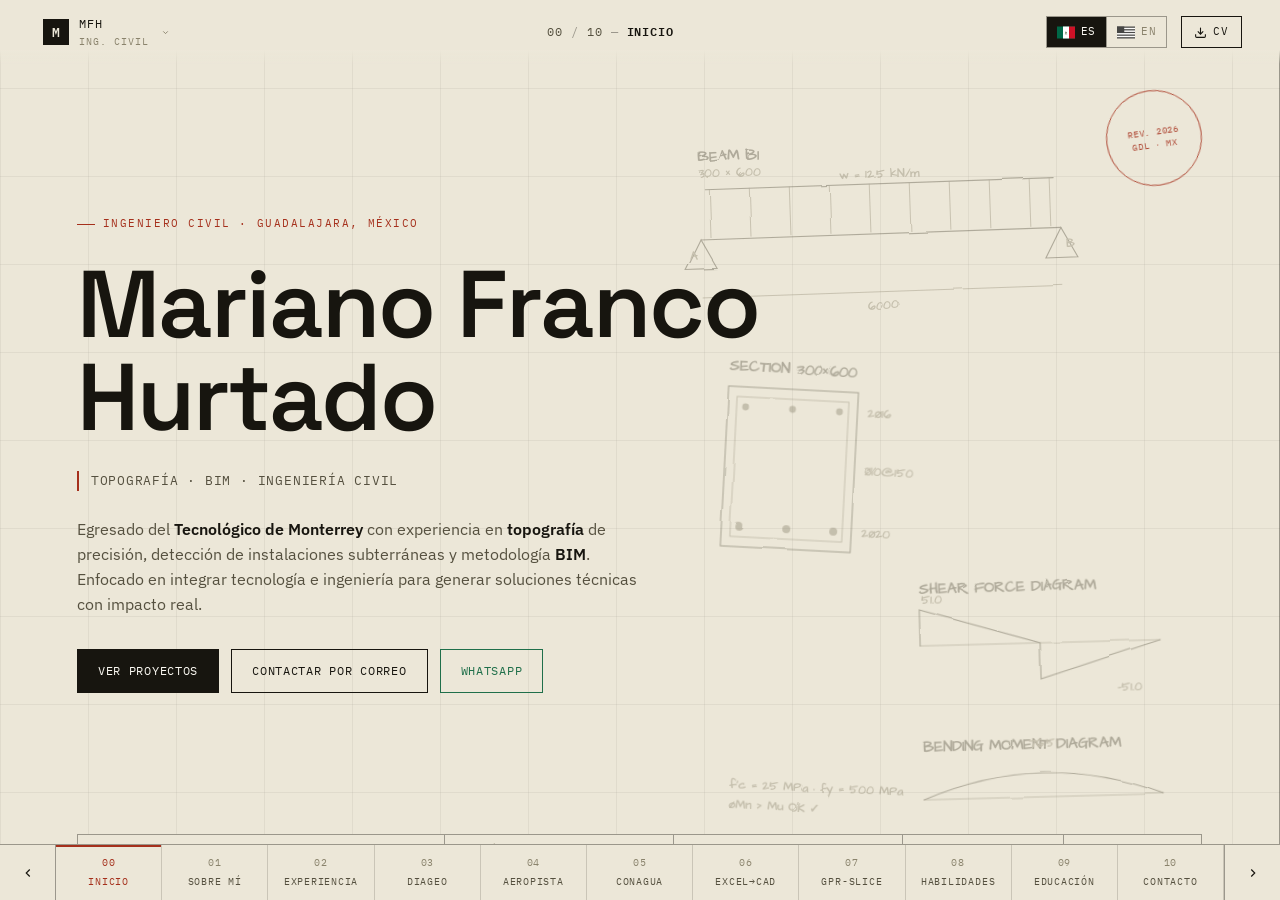
==== commit ce00fa70: "Add files via upload" ====
--- a/index.html
+++ b/index.html
@@ -57,16 +57,31 @@
 
     <div class="hdr__actions">
       <div class="lang-switcher" role="group" aria-label="Selector de idioma">
-        <button class="lang-btn lang-btn--active" data-lang="es" aria-pressed="true">
+        <button class="lang-btn lang-btn--active" data-lang="es" aria-pressed="true" aria-label="Español">
           <span class="lang-btn__flag" aria-hidden="true">
             <svg xmlns="http://www.w3.org/2000/svg" viewBox="0 0 900 600" width="18" height="13" style="display:block">
               <rect width="900" height="600" fill="#006847"/><rect x="300" width="300" height="600" fill="#fff"/><rect x="600" width="300" height="600" fill="#CE1126"/>
+              <g transform="translate(450,300)">
+                <path d="M-58,86 Q-28,98 0,86 Q28,98 58,86" stroke="#4a7fb5" stroke-width="6" fill="none" stroke-linecap="round"/>
+                <ellipse cx="0" cy="72" rx="52" ry="16" fill="#8a7355"/>
+                <ellipse cx="-9" cy="32" rx="19" ry="34" fill="#3f7d3a" transform="rotate(-14 -9 32)"/>
+                <ellipse cx="11" cy="14" rx="15" ry="26" fill="#3f7d3a" transform="rotate(16 11 14)"/>
+                <path d="M-32,-8 Q-10,12 12,-4 Q28,-16 17,-32" stroke="#2f6b2a" stroke-width="6" fill="none" stroke-linecap="round"/>
+                <path d="M-9,-24 Q-42,-34 -47,-4 Q-26,-15 -9,-9 Z" fill="#232323"/>
+                <path d="M9,-24 Q42,-34 47,-4 Q26,-15 9,-9 Z" fill="#232323"/>
+                <ellipse cx="0" cy="-14" rx="10" ry="22" fill="#232323"/>
+                <circle cx="-8" cy="-38" r="9" fill="#232323"/>
+                <path d="M-16,-38 L-25,-35 L-16,-32 Z" fill="#c9a227"/>
+                <path d="M-5,5 L5,5 L9,26 L-9,26 Z" fill="#232323"/>
+                <path d="M-5,5 L-7,23" stroke="#c9a227" stroke-width="3" stroke-linecap="round"/>
+                <path d="M5,5 L7,23" stroke="#c9a227" stroke-width="3" stroke-linecap="round"/>
+              </g>
             </svg>
           </span>
           <span>ES</span>
         </button>
         <span class="lang-switcher__divider" aria-hidden="true"></span>
-        <button class="lang-btn" data-lang="en" aria-pressed="false">
+        <button class="lang-btn" data-lang="en" aria-pressed="false" aria-label="English">
           <span class="lang-btn__flag" aria-hidden="true">
             <svg xmlns="http://www.w3.org/2000/svg" viewBox="0 0 900 600" width="18" height="13" style="display:block">
               <rect width="900" height="600" fill="#B22234"/><rect y="66" width="900" height="66" fill="#fff"/><rect y="200" width="900" height="66" fill="#fff"/><rect y="333" width="900" height="66" fill="#fff"/><rect y="466" width="900" height="66" fill="#fff"/><rect width="363" height="323" fill="#3C3B6E"/>
@@ -289,7 +304,7 @@
               <div class="exp-row__date" data-i18n="exp.date1">Ene. 2026 – Presente · Guadalajara, Jalisco</div>
               <div>
                 <div class="exp-row__role" data-i18n="exp.role1">Gerente de Topografía e Ingeniero en Operaciones</div>
-                <div class="exp-row__co"><span class="company-tooltip-trigger" data-company="tecnoterra">Tecno Terra, Georadar y Polímeros S.A. de C.V.<span class="company-tooltip"><span class="company-tooltip__text" data-i18n="company.tecnoterra">Realiza estudios del subsuelo mediante tecnología de georradar (Radar de Penetración Terrestre) para identificar con precisión la posición, profundidad y longitud de grietas, oquedades, instalaciones subterráneas y cualquier objeto o material enterrado, con una técnica confiable, segura, indirecta y no destructiva.</span></span></span></div>
+                <div class="exp-row__co"><button type="button" class="company-tooltip-trigger" data-company="tecnoterra">Tecno Terra, Georadar y Polímeros S.A. de C.V.</button></div>
                 <div class="exp-evidence-wrap" data-exp="exp1"></div>
                 <div class="exp-row__tags"><span class="tag">GNSS Leica</span><span class="tag">GPR</span><span class="tag" data-i18n="tag.topography">Topografía</span><span class="tag">BIM</span></div>
               </div>
@@ -317,7 +332,7 @@
               <div class="exp-row__date" data-i18n="exp.date3">Feb. 2025 – Jun. 2025 · Zapopan, Jalisco</div>
               <div>
                 <div class="exp-row__role" data-i18n="exp.role3">Ingeniero Junior</div>
-                <div class="exp-row__co"><span class="company-tooltip-trigger" data-company="aio">AIO Constructora<span class="company-tooltip"><span class="company-tooltip__text" data-i18n="company.aio">Grupo multidisciplinario de diseño y construcción enfocado en generar valor y potenciar la rentabilidad de los proyectos de sus clientes, con amplia experiencia proyectando, construyendo y supervisando obras. Integrado por profesionales especializados en diseño, ingenierías y construcción de proyectos industriales, comerciales y corporativos.</span></span></span></div>
+                <div class="exp-row__co"><button type="button" class="company-tooltip-trigger" data-company="aio">AIO Constructora</button></div>
                 <div class="exp-evidence-wrap" data-exp="exp3"></div>
                 <div class="exp-row__tags"><span class="tag">STAAD.Pro</span><span class="tag">RAM Elements</span><span class="tag">BIM</span></div>
               </div>
@@ -530,15 +545,28 @@
     <span class="skill-tooltip__arrow" aria-hidden="true"></span>
   </div>
 
+  <!-- ═══════════════════════ TOOLTIP DE EMPRESA — PORTAL GLOBAL ═══════════════════════
+       Vive fuera de cualquier fila de contenido: nunca puede empujar ni mover el layout
+       de la página, sin importar dónde se active. -->
+  <div id="company-tooltip-layer" aria-live="polite">
+    <div class="company-tooltip" id="companyTooltip" role="tooltip">
+      <span class="company-tooltip__text" id="companyTooltipText"></span>
+      <span class="company-tooltip__arrow" id="companyTooltipArrow" aria-hidden="true"></span>
+    </div>
+  </div>
+
   <!-- ═══════════════════════ LIGHTBOX DE EVIDENCIA ═══════════════════════ -->
   <div class="lightbox" id="lightbox" aria-hidden="true" role="dialog" aria-modal="true">
+    <button class="lightbox__zoom" id="lightboxZoom" type="button" aria-pressed="false" aria-label="Acercar imagen">
+      <svg width="16" height="16" viewBox="0 0 24 24" fill="none" stroke="currentColor" stroke-width="2"><circle cx="11" cy="11" r="7"/><line x1="21" y1="21" x2="16.65" y2="16.65"/><line x1="11" y1="8" x2="11" y2="14"/><line x1="8" y1="11" x2="14" y2="11"/></svg>
+    </button>
     <button class="lightbox__close" id="lightboxClose" aria-label="Cerrar">
       <svg width="16" height="16" viewBox="0 0 24 24" fill="none" stroke="currentColor" stroke-width="2"><line x1="18" y1="6" x2="6" y2="18"/><line x1="6" y1="6" x2="18" y2="18"/></svg>
     </button>
     <button class="lightbox__nav lightbox__nav--prev" id="lightboxPrev" aria-label="Anterior">
       <svg width="16" height="16" viewBox="0 0 24 24" fill="none" stroke="currentColor" stroke-width="2"><path d="M15 18l-6-6 6-6"/></svg>
     </button>
-    <div class="lightbox__frame">
+    <div class="lightbox__frame" id="lightboxFrame">
       <img id="lightboxImg" src="" alt="" />
       <div class="lightbox__fallback" id="lightboxFallback">
         <span class="ic">
--- a/styles.css
+++ b/styles.css
@@ -32,8 +32,9 @@
   --ease: cubic-bezier(.16, 1, .3, 1);
 
   /* Proporción del marco de imágenes de proyecto — ajusta este único valor
-     si cambias el lienzo/formato en Canva (ej. 1/1, 3/2, 16/9...) */
-  --project-image-ratio: 4 / 3;
+     si cambias el lienzo/formato en Canva (ej. 1/1, 3/2, 16/9...)
+     Actualizado según el lienzo de Canva: 1920 × 1080 px = 16/9 */
+  --project-image-ratio: 16 / 9;
 }
 
 /* ───────────────────────── RESET ───────────────────────── */
@@ -376,9 +377,6 @@
 }
 .sheet__scroll::-webkit-scrollbar { width: 5px; }
 .sheet__scroll::-webkit-scrollbar-thumb { background: var(--hair-strong); }
-/* Mientras un tooltip de empresa está abierto dentro de este contenedor, se libera
-   el overflow para que el tooltip no quede recortado por el scroll interno. */
-.sheet__scroll--tooltip-open { overflow: visible; }
 
 /* Cajetín — bloque de título tipo plano de ingeniería, pie de cada hoja */
 .title-block {
@@ -787,7 +785,36 @@
   transition: transform 0.25s cubic-bezier(.16,1,.3,1), opacity 0.25s cubic-bezier(.16,1,.3,1);
 }
 .lightbox[data-open="true"] .lightbox__frame { transform: scale(1); opacity: 1; }
-.lightbox__frame img { width: 100%; height: 100%; object-fit: contain; }
+.lightbox__frame img { width: 100%; height: 100%; object-fit: contain; cursor: zoom-in; }
+
+/* Estado ampliado: la imagen crece más allá del marco y el marco se vuelve
+   scrolleable, para poder revisar el detalle de planos/diagramas de cerca. */
+.lightbox__frame.is-zoomed {
+  overflow: auto;
+  align-items: flex-start;
+  justify-content: flex-start;
+  cursor: grab;
+}
+.lightbox__frame.is-zoomed:active { cursor: grabbing; }
+.lightbox__frame.is-zoomed img {
+  width: 200%;
+  height: 200%;
+  max-width: none;
+  cursor: zoom-out;
+}
+
+.lightbox__zoom {
+  position: absolute;
+  top: 22px; right: 74px;
+  width: 38px; height: 38px;
+  border: 1px solid var(--white);
+  color: var(--white);
+  display: flex; align-items: center; justify-content: center;
+  transition: background 0.2s var(--ease), color 0.2s var(--ease);
+  touch-action: manipulation;
+  z-index: 2;
+}
+.lightbox__zoom:hover, .lightbox__zoom[aria-pressed="true"] { background: var(--white); color: var(--ink); }
 .lightbox__fallback {
   display: none;
   flex-direction: column;
@@ -908,7 +935,7 @@
   position: relative;
   background: var(--paper-deep);
 }
-.proj__slide img { width: 100%; height: 100%; object-fit: cover; object-position: center; }
+.proj__slide img { width: 100%; height: 100%; object-fit: contain; object-position: center; }
 .proj__slide-fallback {
   display: none;
   flex-direction: column;
@@ -935,11 +962,59 @@
   background: rgba(251, 249, 242, 0.9);
   border: 1px solid var(--hair-strong);
   color: var(--ink-soft);
-  z-index: 2;
+  z-index: 4;
   touch-action: manipulation;
   transition: background 0.2s var(--ease), color 0.2s var(--ease), border-color 0.2s var(--ease);
 }
 .proj__gallery-expand:hover { background: var(--ink); color: var(--white); border-color: var(--ink); }
+
+/* Flechas superpuestas directamente sobre la imagen — a los lados, centradas verticalmente.
+   Quedan por encima de la imagen (z-index:3) pero por debajo del botón de ampliar (z-index:4). */
+.proj__gallery-arrow {
+  position: absolute;
+  top: 50%;
+  z-index: 3;
+  width: 42px;
+  height: 42px;
+  display: grid;
+  place-items: center;
+  transform: translateY(-50%);
+  border: 1px solid var(--ink);
+  background: rgba(244, 239, 226, 0.88);
+  color: var(--ink);
+  touch-action: manipulation;
+  opacity: 0.72;
+  transition: opacity 0.2s var(--ease), background 0.2s var(--ease), color 0.2s var(--ease);
+}
+.proj__gallery-arrow--prev { left: 12px; }
+.proj__gallery-arrow--next { right: 12px; }
+.proj__gallery-frame:hover .proj__gallery-arrow,
+.proj__gallery-arrow:hover,
+.proj__gallery-arrow:focus-visible {
+  opacity: 1;
+  background: var(--ink);
+  color: var(--white);
+}
+/* En móvil no hay hover: se mantienen siempre visibles */
+@media (hover: none) {
+  .proj__gallery-arrow { opacity: 0.9; }
+}
+
+.proj__gallery-caption {
+  margin: 0;
+  padding: 9px 4px 0;
+  font-family: var(--font-body);
+  font-size: 11.5px;
+  line-height: 1.45;
+  color: var(--ink-soft);
+  /* Altura fija para exactamente 2 líneas: el marco del carrusel nunca cambia de
+     tamaño sin importar qué tan largo o corto sea el caption de cada imagen. */
+  min-height: calc(1.45em * 2);
+  display: -webkit-box;
+  -webkit-line-clamp: 2;
+  -webkit-box-orient: vertical;
+  overflow: hidden;
+}
 
 .proj__gallery-bar {
   display: flex;
@@ -951,16 +1026,7 @@
   font-size: 10.5px;
   color: var(--ink-faint);
 }
-.proj__gallery-nav { display: flex; gap: 8px; }
-.proj__gallery-nav button {
-  width: 32px; height: 32px;
-  border: 1px solid var(--hair-strong);
-  display: flex; align-items: center; justify-content: center;
-  touch-action: manipulation;
-  flex-shrink: 0;
-  transition: background 0.2s var(--ease), color 0.2s var(--ease);
-}
-.proj__gallery-nav button:hover { background: var(--ink); color: var(--white); }
+.proj__gallery-nav { display: flex; align-items: center; gap: 8px; }
 .proj__gallery-dots { display: flex; gap: 5px; }
 .proj__gallery-dots span { width: 5px; height: 5px; border: 1px solid var(--ink-faint); border-radius: 50%; }
 .proj__gallery-dots span[data-active="true"] { background: var(--red); border-color: var(--red); }
@@ -1064,33 +1130,51 @@
 .skill-tooltip[data-arrow="top"] .skill-tooltip__arrow { bottom: -5px; transform: rotate(45deg); }
 .skill-tooltip[data-arrow="bottom"] .skill-tooltip__arrow { top: -5px; transform: rotate(225deg); }
 
-/* ─── Tooltip de empresa — anclado al propio nombre (no a la pantalla) ───
-   El trigger es position:relative; el tooltip es su hijo directo position:absolute,
-   así que SIEMPRE se posiciona respecto al nombre, nunca respecto al centro de la página. */
+/* ─── Tooltip de empresa — overlay global (portal), NO anidado en la fila ───
+   #company-tooltip-layer vive al final del <body>, fuera de cualquier contenedor
+   de contenido. El tooltip es position:fixed y su posición se calcula en JS con
+   getBoundingClientRect() sobre el trigger activo — por eso NUNCA puede empujar,
+   ensanchar ni modificar la altura de ninguna fila de experiencia o proyecto. */
+#company-tooltip-layer {
+  position: fixed;
+  inset: 0;
+  pointer-events: none;
+  z-index: 9999;
+}
+
 .company-tooltip-trigger {
-  position: relative;
-  display: inline-block;
   cursor: help;
   border-bottom: 1px dotted var(--hair-strong);
+  background: none;
+  border-width: 0 0 1px 0;
+  border-style: dotted;
+  border-color: var(--hair-strong);
+  padding: 0;
+  margin: 0;
+  font: inherit;
+  color: inherit;
+  text-align: left;
 }
 
 .company-tooltip {
-  position: absolute;
-  left: 50%;
-  bottom: calc(100% + 12px);
-  transform: translateX(calc(-50% + var(--tt-shift, 0px))) translateY(4px);
+  position: fixed;
   width: min(720px, calc(100vw - 48px));
   max-width: 720px;
+  padding: 20px 24px;
   background: var(--paper);
   border: 1px solid var(--ink);
-  box-shadow: 0 6px 18px rgba(23, 21, 15, 0.16);
-  z-index: 100;
-  padding: 14px 18px;
-  text-align: left;
+  box-shadow: 4px 4px 0 rgba(0, 0, 0, 0.12);
   opacity: 0;
   visibility: hidden;
+  transform: translateY(6px);
   pointer-events: none;
-  transition: opacity 0.18s var(--ease), transform 0.18s var(--ease);
+  transition: opacity 180ms var(--ease), transform 180ms var(--ease), visibility 180ms;
+}
+.company-tooltip.is-visible {
+  opacity: 1;
+  visibility: visible;
+  transform: translateY(0);
+  pointer-events: auto;
 }
 .company-tooltip__text {
   display: block;
@@ -1098,61 +1182,21 @@
   font-size: 12.5px;
   line-height: 1.55;
   color: var(--ink-soft);
-  white-space: normal;
-}
-
-/* Flecha — centrada en el NOMBRE (no en el cuadro), así siempre apunta al texto
-   aunque el cuadro se desplace horizontalmente para no salirse de la pantalla */
-.company-tooltip::after {
-  content: "";
-  position: absolute;
-  top: 100%;
-  left: 50%;
-  transform: translateX(-50%);
-  border: 9px solid transparent;
-  border-top-color: var(--ink);
-}
-.company-tooltip::before {
-  content: "";
-  position: absolute;
-  top: calc(100% - 1px);
-  left: 50%;
-  transform: translateX(-50%);
-  border: 8px solid transparent;
-  border-top-color: var(--paper);
-  z-index: 1;
-}
-
-/* Si no cabe arriba (el nombre está muy cerca del borde superior), se abre debajo */
-.company-tooltip-trigger.company-tooltip--below .company-tooltip {
-  bottom: auto;
-  top: calc(100% + 12px);
-  transform: translateX(calc(-50% + var(--tt-shift, 0px))) translateY(-4px);
-}
-.company-tooltip-trigger.company-tooltip--below .company-tooltip::after {
-  top: auto; bottom: 100%;
-  border-top-color: transparent;
-  border-bottom-color: var(--ink);
-}
-.company-tooltip-trigger.company-tooltip--below .company-tooltip::before {
-  top: auto; bottom: calc(100% - 1px);
-  border-top-color: transparent;
-  border-bottom-color: var(--paper);
-}
-
-@media (hover: hover) and (pointer: fine) {
-  .company-tooltip-trigger:hover .company-tooltip {
-    opacity: 1;
-    visibility: visible;
-    transform: translateX(calc(-50% + var(--tt-shift, 0px))) translateY(0);
-  }
-}
-/* Móvil / táctil: se abre con un tap (ver JS), vía data-open */
-.company-tooltip-trigger[data-open="true"] .company-tooltip {
-  opacity: 1;
-  visibility: visible;
-  transform: translateX(calc(-50% + var(--tt-shift, 0px))) translateY(0);
-}
+}
+
+/* Flecha — su posición horizontal se recalcula en JS para apuntar siempre al
+   trigger activo, incluso si el cuadro tuvo que desplazarse para no salirse de pantalla */
+.company-tooltip__arrow {
+  position: absolute;
+  width: 13px;
+  height: 13px;
+  background: var(--paper);
+  border-right: 1px solid var(--ink);
+  border-bottom: 1px solid var(--ink);
+  transform: rotate(45deg);
+}
+.company-tooltip[data-arrow="top"] .company-tooltip__arrow { bottom: -7px; }
+.company-tooltip[data-arrow="bottom"] .company-tooltip__arrow { top: -7px; transform: rotate(225deg); }
 
 @media (max-width: 900px) {
   .company-tooltip { width: calc(100vw - 32px); max-width: 720px; }
@@ -1286,27 +1330,42 @@
   .sheet__title { font-size: clamp(24px, 7vw, 32px); margin-top: 6px; }
   .sheet__kicker { font-size: 10px; }
 
-  /* ---- 3) Cajetín (title-block): decoración secundaria, no contenido principal ---- */
+  /* ---- 3) Cajetín (title-block): versión muy compacta para móvil.
+     Se simplifica a una sola fila con los 3 campos esenciales (PROJECT / DRAWN BY / SHEET);
+     SCALE y REV. se ocultan aquí (siguen visibles en desktop) para reducir la altura
+     a aprox. 1/3–1/2 de lo que ocupaba antes. ---- */
   .title-block {
     position: static;
-    margin-top: 26px;
-    grid-template-columns: 1.4fr 1fr 1fr;
-    grid-template-areas:
-      "project project drawn"
-      "scale sheet rev";
+    margin-top: 14px;
+    display: flex;
     border-color: var(--hair);
     background: transparent;
-    opacity: 0.68;
+    opacity: 0.7;
+    overflow: hidden; /* nunca debe generar scroll horizontal */
   }
-  .title-block__cell { padding: 4px 7px; border-color: var(--hair); }
-  .title-block__label { font-size: 7px; margin-bottom: 1px; }
-  .title-block__value { font-size: 8.5px; }
+  .title-block__cell {
+    flex: 1 1 0;
+    min-width: 0;
+    min-height: 30px;
+    padding: 4px 6px;
+    border-color: var(--hair);
+    display: flex;
+    flex-direction: column;
+    justify-content: center;
+  }
+  .title-block__label { font-size: 6.5px; margin-bottom: 0; }
+  .title-block__value {
+    font-size: 8px;
+    line-height: 1.2;
+    white-space: nowrap;
+    overflow: hidden;
+    text-overflow: ellipsis;
+  }
   .title-block__value--rev { color: var(--ink-faint); font-weight: 500; }
-  .title-block__cell:nth-child(1) { grid-area: project; }
-  .title-block__cell:nth-child(2) { grid-area: drawn; }
-  .title-block__cell:nth-child(3) { grid-area: scale; border-top: 1px solid var(--hair); }
-  .title-block__cell:nth-child(4) { grid-area: sheet; border-top: 1px solid var(--hair); }
-  .title-block__cell:nth-child(5) { grid-area: rev; border-top: 1px solid var(--hair); }
+  /* Oculta SCALE (celda 3) y REV. (celda 5); quedan PROJECT, DRAWN BY, SHEET */
+  .title-block__cell:nth-child(3),
+  .title-block__cell:nth-child(5) { display: none; }
+  .title-block__cell:nth-child(4) { border-right: none; } /* ahora es la última celda visible */
 
   .about__grid { grid-template-columns: 1fr; gap: 26px; }
   .stat-cell { padding: 16px 14px; }
@@ -1335,14 +1394,23 @@
   .hero__stamp { position: static; margin-bottom: 12px; transform: rotate(-4deg); }
   .sheet--hero .sheet__body { max-width: 100%; gap: 18px; }
 
-  /* ---- 7) Barra inferior de navegación: compacta, y SIEMPRE tocable ---- */
+  /* ---- 7) Barra inferior de navegación: compacta, SIEMPRE visible y tocable ---- */
   :root { --ruler-h: 50px; }
   .ruler {
     position: fixed;
+    left: 0;
+    right: 0;
+    bottom: 0;
     z-index: 65;
     touch-action: manipulation;
     padding-bottom: env(safe-area-inset-bottom, 0px);
     isolation: isolate;
+    /* Fuerza su propia capa de composición: evita el parpadeo/desaparición de
+       elementos position:fixed durante scroll rápido en iOS/Android (bug conocido
+       de renderizado en páginas largas con Safari/Chrome móvil). */
+    transform: translateZ(0);
+    -webkit-transform: translateZ(0);
+    will-change: transform;
   }
   .ruler__track {
     justify-content: flex-start;
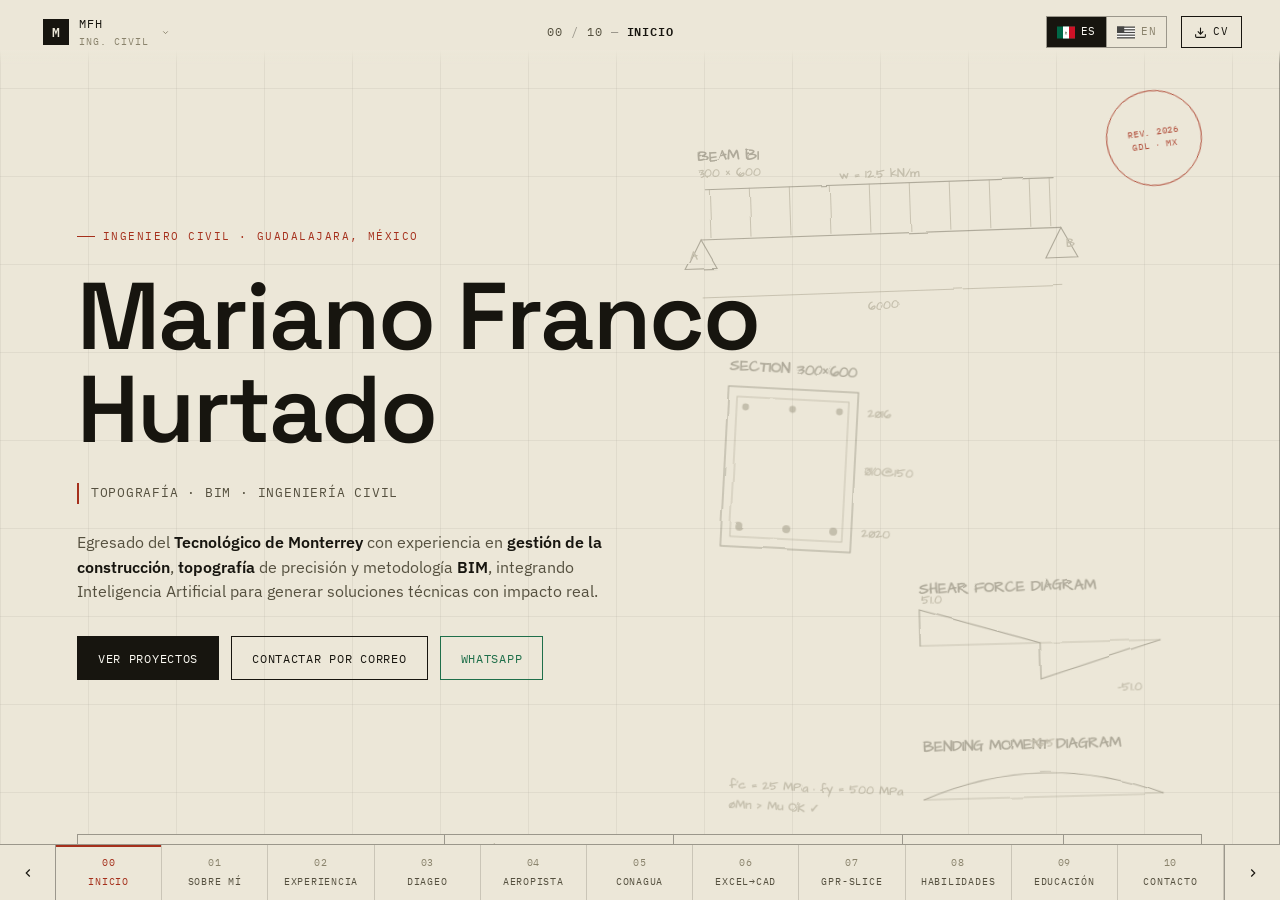
==== commit 07565c5e: "Add files via upload" ====
--- a/index.html
+++ b/index.html
@@ -334,7 +334,7 @@
                 <div class="exp-row__role" data-i18n="exp.role3">Ingeniero Junior</div>
                 <div class="exp-row__co"><button type="button" class="company-tooltip-trigger" data-company="aio">AIO Constructora</button></div>
                 <div class="exp-evidence-wrap" data-exp="exp3"></div>
-                <div class="exp-row__tags"><span class="tag">STAAD.Pro</span><span class="tag">RAM Elements</span><span class="tag">BIM</span></div>
+                <div class="exp-row__tags"><span class="tag">Revit</span><span class="tag">AutoCAD</span><span class="tag">Navisworks</span><span class="tag">RAM Elements</span><span class="tag">BIM</span></div>
               </div>
               <ul class="exp-row__list">
                 <li data-i18n="exp.li3a">Contribuí al diseño estructural de una nave industrial, desarrollando análisis y especificaciones técnicas.</li>
@@ -369,7 +369,7 @@
             <div class="skill-group">
               <div class="skill-group__title" data-i18n="skills.grp.cad">CAD & Diseño</div>
               <div class="skill-row">
-                <span class="skill-pill" data-desc-es="Software de dibujo técnico 2D/3D para planos de ingeniería." data-desc-en="2D/3D drafting software for engineering drawings.">AutoCAD</span><span class="skill-pill" data-desc-es="Complemento de AutoCAD para diseño y cálculo vial/topográfico." data-desc-en="AutoCAD add-on for road and topographic design & calculation.">CivilCAD</span><span class="skill-pill" data-desc-es="Modelado BIM para documentación arquitectónica y estructural coordinada." data-desc-en="BIM modeling for coordinated architectural and structural documentation.">Revit (BIM)</span><span class="skill-pill" data-desc-es="Modelado 3D rápido para conceptos y volumetría preliminar." data-desc-en="Fast 3D modeling for concepts and preliminary massing.">SketchUp</span>
+                <span class="skill-pill" data-desc-es="Software de dibujo técnico 2D/3D para planos de ingeniería." data-desc-en="2D/3D drafting software for engineering drawings.">AutoCAD</span><span class="skill-pill" data-desc-es="Complemento de AutoCAD para diseño y cálculo vial/topográfico." data-desc-en="AutoCAD add-on for road and topographic design & calculation.">CivilCAD</span><span class="skill-pill" data-desc-es="Modelado BIM para documentación arquitectónica y estructural coordinada." data-desc-en="BIM modeling for coordinated architectural and structural documentation.">Revit (BIM)</span><span class="skill-pill" data-desc-es="Modelado 3D rápido para conceptos y volumetría preliminar." data-desc-en="Fast 3D modeling for concepts and preliminary massing.">SketchUp</span><span class="skill-pill" data-desc-es="Revisión de modelos BIM federados, detección de interferencias y coordinación multidisciplinaria." data-desc-en="Federated BIM model review, clash detection, and multidisciplinary coordination.">Navisworks</span>
               </div>
             </div>
             <div class="skill-group">
@@ -387,7 +387,7 @@
             <div class="skill-group">
               <div class="skill-group__title" data-i18n="skills.grp.data">Datos & Automatización</div>
               <div class="skill-row">
-                <span class="skill-pill" data-desc-es="Automatización de procesos técnicos mediante macros y fórmulas avanzadas." data-desc-en="Automating technical workflows with macros and advanced formulas.">MS Excel (macros)</span><span class="skill-pill" data-desc-es="Visualización de datos y creación de tableros analíticos." data-desc-en="Data visualization and analytics dashboard creation.">Power BI</span><span class="skill-pill" data-desc-es="Uso de modelos de IA para optimizar flujos de trabajo técnicos." data-desc-en="Using AI models to optimize technical workflows.">IA generativa</span><span class="skill-pill" data-desc-es="Diseño de instrucciones efectivas para obtener resultados precisos de IA." data-desc-en="Crafting effective instructions to get precise AI outputs.">Diseño de prompts</span>
+                <span class="skill-pill" data-desc-es="Automatización de procesos técnicos mediante macros y fórmulas avanzadas." data-desc-en="Automating technical workflows with macros and advanced formulas.">MS Excel (macros)</span><span class="skill-pill" data-desc-es="Visualización de datos y creación de tableros analíticos." data-desc-en="Data visualization and analytics dashboard creation.">Power BI</span><span class="skill-pill" data-desc-es="Uso de modelos de IA para optimizar flujos de trabajo técnicos." data-desc-en="Using AI models to optimize technical workflows.">IA generativa</span><span class="skill-pill" data-desc-es="Diseño de instrucciones efectivas para obtener resultados precisos de IA." data-desc-en="Crafting effective instructions to get precise AI outputs.">Diseño de prompts</span><span class="skill-pill" data-desc-es="Automatización de tareas repetitivas de software mediante scripts." data-desc-en="Automating repetitive software tasks through scripting.">AutoHotkey</span>
               </div>
             </div>
             <div class="skill-group">
@@ -408,6 +408,8 @@
             <span data-i18n="skills.soft4">Pensamiento crítico y analítico</span>
             <span data-i18n="skills.soft5">Adaptabilidad e innovación</span>
             <span data-i18n="skills.soft6">Atención al detalle</span>
+            <span data-i18n="skills.soft7">Trabajo en equipo</span>
+            <span data-i18n="skills.soft8">Proactividad</span>
           </div>
         </div>
       </div>
@@ -578,7 +580,7 @@
     <button class="lightbox__nav lightbox__nav--next" id="lightboxNext" aria-label="Siguiente">
       <svg width="16" height="16" viewBox="0 0 24 24" fill="none" stroke="currentColor" stroke-width="2"><path d="M9 18l6-6-6-6"/></svg>
     </button>
-    <div class="lightbox__bar">
+    <div class="lightbox__bar" id="lightboxBar">
       <span id="lightboxCaption"></span>
       <span id="lightboxCounter"></span>
     </div>
--- a/styles.css
+++ b/styles.css
@@ -867,6 +867,15 @@
   background: rgba(23,21,15,0.55);
   padding: 6px 14px;
   border: 1px solid rgba(251,249,242,0.3);
+}
+/* Evidencia de Experiencia: sin caption — el contador se recorre solo a una
+   esquina discreta, en vez de quedar centrado como si acompañara a un texto. */
+.lightbox__bar--counter-only {
+  left: auto;
+  right: 22px;
+  transform: none;
+  gap: 0;
+  padding: 5px 10px;
 }
 
 @media (max-width: 700px) {
